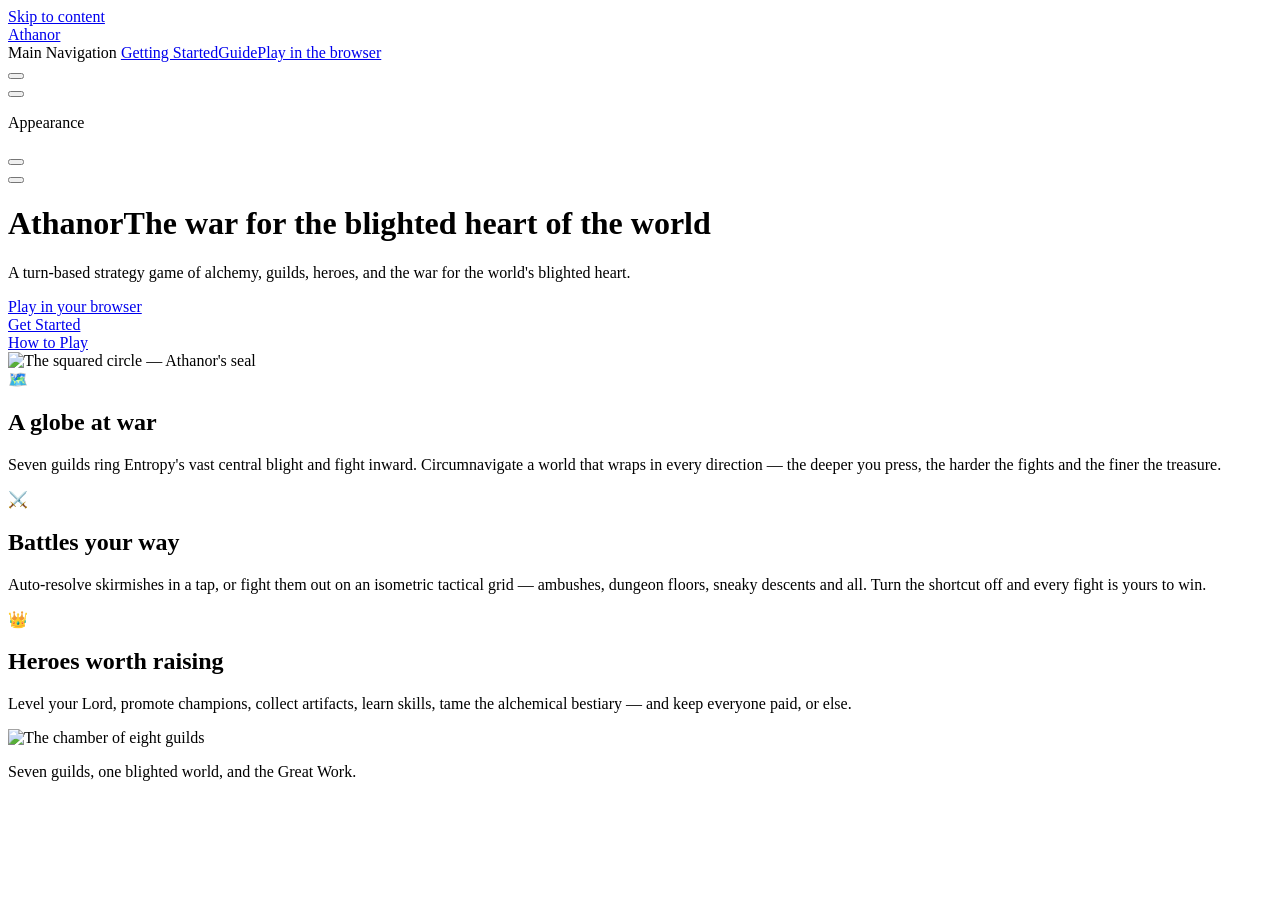
==== index.html @ 8cedba66 "deploy: Xander-Rudolph/athanor@a4abeb2f7b7acbc483f6338c606d6b155e0931f4" ====
<!DOCTYPE html>
<html lang="en-US" dir="ltr">
  <head>
    <meta charset="utf-8">
    <meta name="viewport" content="width=device-width,initial-scale=1">
    <title>Athanor</title>
    <meta name="description" content="Player guide for Athanor — a turn-based strategy game of guilds, alchemy, and the war for the blighted heart of the world.">
    <meta name="generator" content="VitePress v1.6.4">
    <link rel="preload stylesheet" href="/athanor-docs/assets/style.C7Py8B9y.css" as="style">
    <link rel="preload stylesheet" href="/athanor-docs/vp-icons.css" as="style">
    
    <script type="module" src="/athanor-docs/assets/app.B2uiCvMI.js"></script>
    <link rel="preload" href="/athanor-docs/assets/inter-roman-latin.Di8DUHzh.woff2" as="font" type="font/woff2" crossorigin="">
    <link rel="modulepreload" href="/athanor-docs/assets/chunks/theme.Dhh4pgdP.js">
    <link rel="modulepreload" href="/athanor-docs/assets/chunks/framework.BTg7EidG.js">
    <link rel="modulepreload" href="/athanor-docs/assets/chunks/chamber.CbJ6774w.js">
    <link rel="modulepreload" href="/athanor-docs/assets/index.md.6WnuCb-1.lean.js">
    <link rel="icon" type="image/png" href="/athanor-docs/favicon.png">
    <script id="check-dark-mode">(()=>{const e=localStorage.getItem("vitepress-theme-appearance")||"auto",a=window.matchMedia("(prefers-color-scheme: dark)").matches;(!e||e==="auto"?a:e==="dark")&&document.documentElement.classList.add("dark")})();</script>
    <script id="check-mac-os">document.documentElement.classList.toggle("mac",/Mac|iPhone|iPod|iPad/i.test(navigator.platform));</script>
  </head>
  <body>
    <div id="app"><div class="Layout" data-v-d8b57b2d><!--[--><!--]--><!--[--><span tabindex="-1" data-v-fcbfc0e0></span><a href="#VPContent" class="VPSkipLink visually-hidden" data-v-fcbfc0e0>Skip to content</a><!--]--><!----><header class="VPNav" data-v-d8b57b2d data-v-7ad780c2><div class="VPNavBar" data-v-7ad780c2 data-v-9fd4d1dd><div class="wrapper" data-v-9fd4d1dd><div class="container" data-v-9fd4d1dd><div class="title" data-v-9fd4d1dd><div class="VPNavBarTitle" data-v-9fd4d1dd data-v-9f43907a><a class="title" href="/athanor-docs/" data-v-9f43907a><!--[--><!--]--><!--[--><img class="VPImage logo" src="/athanor-docs/logo.png" alt data-v-ab19afbb><!--]--><span data-v-9f43907a>Athanor</span><!--[--><!--]--></a></div></div><div class="content" data-v-9fd4d1dd><div class="content-body" data-v-9fd4d1dd><!--[--><!--]--><div class="VPNavBarSearch search" data-v-9fd4d1dd><!----></div><nav aria-labelledby="main-nav-aria-label" class="VPNavBarMenu menu" data-v-9fd4d1dd data-v-afb2845e><span id="main-nav-aria-label" class="visually-hidden" data-v-afb2845e> Main Navigation </span><!--[--><!--[--><a class="VPLink link VPNavBarMenuLink" href="/athanor-docs/getting-started.html" tabindex="0" data-v-afb2845e data-v-815115f5><!--[--><span data-v-815115f5>Getting Started</span><!--]--></a><!--]--><!--[--><a class="VPLink link VPNavBarMenuLink" href="/athanor-docs/guide/world.html" tabindex="0" data-v-afb2845e data-v-815115f5><!--[--><span data-v-815115f5>Guide</span><!--]--></a><!--]--><!--[--><a class="VPLink link vp-external-link-icon VPNavBarMenuLink" href="https://xander-rudolph.github.io/athanor-play/" target="_blank" rel="noreferrer" tabindex="0" data-v-afb2845e data-v-815115f5><!--[--><span data-v-815115f5>Play in the browser</span><!--]--></a><!--]--><!--]--></nav><!----><div class="VPNavBarAppearance appearance" data-v-9fd4d1dd data-v-3f90c1a5><button class="VPSwitch VPSwitchAppearance" type="button" role="switch" title aria-checked="false" data-v-3f90c1a5 data-v-be9742d9 data-v-b4ccac88><span class="check" data-v-b4ccac88><span class="icon" data-v-b4ccac88><!--[--><span class="vpi-sun sun" data-v-be9742d9></span><span class="vpi-moon moon" data-v-be9742d9></span><!--]--></span></span></button></div><div class="VPSocialLinks VPNavBarSocialLinks social-links" data-v-9fd4d1dd data-v-ef6192dc data-v-e71e869c><!--[--><a class="VPSocialLink no-icon" href="https://github.com/Xander-Rudolph/athanor" aria-label="github" target="_blank" rel="noopener" data-v-e71e869c data-v-60a9a2d3><span class="vpi-social-github"></span></a><!--]--></div><div class="VPFlyout VPNavBarExtra extra" data-v-9fd4d1dd data-v-f953d92f data-v-bfe7971f><button type="button" class="button" aria-haspopup="true" aria-expanded="false" aria-label="extra navigation" data-v-bfe7971f><span class="vpi-more-horizontal icon" data-v-bfe7971f></span></button><div class="menu" data-v-bfe7971f><div class="VPMenu" data-v-bfe7971f data-v-20ed86d6><!----><!--[--><!--[--><!----><div class="group" data-v-f953d92f><div class="item appearance" data-v-f953d92f><p class="label" data-v-f953d92f>Appearance</p><div class="appearance-action" data-v-f953d92f><button class="VPSwitch VPSwitchAppearance" type="button" role="switch" title aria-checked="false" data-v-f953d92f data-v-be9742d9 data-v-b4ccac88><span class="check" data-v-b4ccac88><span class="icon" data-v-b4ccac88><!--[--><span class="vpi-sun sun" data-v-be9742d9></span><span class="vpi-moon moon" data-v-be9742d9></span><!--]--></span></span></button></div></div></div><div class="group" data-v-f953d92f><div class="item social-links" data-v-f953d92f><div class="VPSocialLinks social-links-list" data-v-f953d92f data-v-e71e869c><!--[--><a class="VPSocialLink no-icon" href="https://github.com/Xander-Rudolph/athanor" aria-label="github" target="_blank" rel="noopener" data-v-e71e869c data-v-60a9a2d3><span class="vpi-social-github"></span></a><!--]--></div></div></div><!--]--><!--]--></div></div></div><!--[--><!--]--><button type="button" class="VPNavBarHamburger hamburger" aria-label="mobile navigation" aria-expanded="false" aria-controls="VPNavScreen" data-v-9fd4d1dd data-v-6bee1efd><span class="container" data-v-6bee1efd><span class="top" data-v-6bee1efd></span><span class="middle" data-v-6bee1efd></span><span class="bottom" data-v-6bee1efd></span></span></button></div></div></div></div><div class="divider" data-v-9fd4d1dd><div class="divider-line" data-v-9fd4d1dd></div></div></div><!----></header><!----><!----><div class="VPContent is-home" id="VPContent" data-v-d8b57b2d data-v-9a6c75ad><div class="VPHome" data-v-9a6c75ad data-v-e07eaea7><!--[--><!--]--><div class="VPHero has-image VPHomeHero" data-v-e07eaea7 data-v-dd8814ff><div class="container" data-v-dd8814ff><div class="main" data-v-dd8814ff><!--[--><!--]--><!--[--><h1 class="heading" data-v-dd8814ff><span class="name clip" data-v-dd8814ff>Athanor</span><span class="text" data-v-dd8814ff>The war for the blighted heart of the world</span></h1><p class="tagline" data-v-dd8814ff>A turn-based strategy game of alchemy, guilds, heroes, and the war for the world's blighted heart.</p><!--]--><!--[--><!--]--><div class="actions" data-v-dd8814ff><!--[--><div class="action" data-v-dd8814ff><a class="VPButton medium brand" href="https://xander-rudolph.github.io/athanor-play/" target="_blank" rel="noreferrer" data-v-dd8814ff data-v-93dc4167>Play in your browser</a></div><div class="action" data-v-dd8814ff><a class="VPButton medium alt" href="/athanor-docs/getting-started.html" data-v-dd8814ff data-v-93dc4167>Get Started</a></div><div class="action" data-v-dd8814ff><a class="VPButton medium alt" href="/athanor-docs/guide/world.html" data-v-dd8814ff data-v-93dc4167>How to Play</a></div><!--]--></div><!--[--><!--]--></div><div class="image" data-v-dd8814ff><div class="image-container" data-v-dd8814ff><div class="image-bg" data-v-dd8814ff></div><!--[--><!--[--><img class="VPImage image-src" src="/athanor-docs/logo.png" alt="The squared circle — Athanor&#39;s seal" data-v-ab19afbb><!--]--><!--]--></div></div></div></div><!--[--><!--]--><!--[--><!--]--><div class="VPFeatures VPHomeFeatures" data-v-e07eaea7 data-v-b1eea84a><div class="container" data-v-b1eea84a><div class="items" data-v-b1eea84a><!--[--><div class="grid-3 item" data-v-b1eea84a><div class="VPLink no-icon VPFeature" data-v-b1eea84a data-v-bd37d1a2><!--[--><article class="box" data-v-bd37d1a2><div class="icon" data-v-bd37d1a2>🗺️</div><h2 class="title" data-v-bd37d1a2>A globe at war</h2><p class="details" data-v-bd37d1a2>Seven guilds ring Entropy's vast central blight and fight inward. Circumnavigate a world that wraps in every direction — the deeper you press, the harder the fights and the finer the treasure.</p><!----></article><!--]--></div></div><div class="grid-3 item" data-v-b1eea84a><div class="VPLink no-icon VPFeature" data-v-b1eea84a data-v-bd37d1a2><!--[--><article class="box" data-v-bd37d1a2><div class="icon" data-v-bd37d1a2>⚔️</div><h2 class="title" data-v-bd37d1a2>Battles your way</h2><p class="details" data-v-bd37d1a2>Auto-resolve skirmishes in a tap, or fight them out on an isometric tactical grid — ambushes, dungeon floors, sneaky descents and all. Turn the shortcut off and every fight is yours to win.</p><!----></article><!--]--></div></div><div class="grid-3 item" data-v-b1eea84a><div class="VPLink no-icon VPFeature" data-v-b1eea84a data-v-bd37d1a2><!--[--><article class="box" data-v-bd37d1a2><div class="icon" data-v-bd37d1a2>👑</div><h2 class="title" data-v-bd37d1a2>Heroes worth raising</h2><p class="details" data-v-bd37d1a2>Level your Lord, promote champions, collect artifacts, learn skills, tame the alchemical bestiary — and keep everyone paid, or else.</p><!----></article><!--]--></div></div><!--]--></div></div></div><!--[--><!--]--><div class="vp-doc container" style="" data-v-e07eaea7 data-v-c141a4bd><!--[--><div style="position:relative;" data-v-e07eaea7><div><p><img src="/athanor-docs/screens/chamber.png" alt="The chamber of eight guilds"></p></div></div><!--]--></div></div></div><footer class="VPFooter" data-v-d8b57b2d data-v-566314d4><div class="container" data-v-566314d4><p class="message" data-v-566314d4>Seven guilds, one blighted world, and the Great Work.</p><!----></div></footer><!--[--><!--]--></div></div>
    <script>window.__VP_HASH_MAP__=JSON.parse("{\"getting-started.md\":\"C8YVHof4\",\"guide_artifacts.md\":\"B0RFnnF-\",\"guide_bestiary.md\":\"DtQko885\",\"guide_cities.md\":\"BrugLPPV\",\"guide_combat.md\":\"CbJNYxqc\",\"guide_diplomacy.md\":\"Dt0CaF_J\",\"guide_heroes.md\":\"C48pPCaZ\",\"guide_saving.md\":\"CZ9Uj2sP\",\"guide_settings.md\":\"Bq19Q68P\",\"guide_skills.md\":\"D4_ra9ul\",\"guide_world.md\":\"CFTwbIq-\",\"index.md\":\"6WnuCb-1\"}");window.__VP_SITE_DATA__=JSON.parse("{\"lang\":\"en-US\",\"dir\":\"ltr\",\"title\":\"Athanor\",\"description\":\"Player guide for Athanor — a turn-based strategy game of guilds, alchemy, and the war for the blighted heart of the world.\",\"base\":\"/athanor-docs/\",\"head\":[],\"router\":{\"prefetchLinks\":true},\"appearance\":true,\"themeConfig\":{\"logo\":\"/logo.png\",\"nav\":[{\"text\":\"Getting Started\",\"link\":\"/getting-started\"},{\"text\":\"Guide\",\"link\":\"/guide/world\"},{\"text\":\"Play in the browser\",\"link\":\"https://xander-rudolph.github.io/athanor-play/\"}],\"sidebar\":[{\"text\":\"Getting Started\",\"link\":\"/getting-started\"},{\"text\":\"Playing the Game\",\"items\":[{\"text\":\"The World Map\",\"link\":\"/guide/world\"},{\"text\":\"Heroes & Parties\",\"link\":\"/guide/heroes\"},{\"text\":\"Skills & Research\",\"link\":\"/guide/skills\"},{\"text\":\"Arms & Artifacts\",\"link\":\"/guide/artifacts\"},{\"text\":\"Cities & Holdings\",\"link\":\"/guide/cities\"},{\"text\":\"Battles & Dungeons\",\"link\":\"/guide/combat\"},{\"text\":\"The Bestiary\",\"link\":\"/guide/bestiary\"},{\"text\":\"Diplomacy & Trade\",\"link\":\"/guide/diplomacy\"},{\"text\":\"Saving Your Campaign\",\"link\":\"/guide/saving\"},{\"text\":\"Settings & Unlocks\",\"link\":\"/guide/settings\"}]}],\"socialLinks\":[{\"icon\":\"github\",\"link\":\"https://github.com/Xander-Rudolph/athanor\"}],\"footer\":{\"message\":\"Seven guilds, one blighted world, and the Great Work.\"}},\"locales\":{},\"scrollOffset\":134,\"cleanUrls\":false}");</script>
    
  </body>
</html>
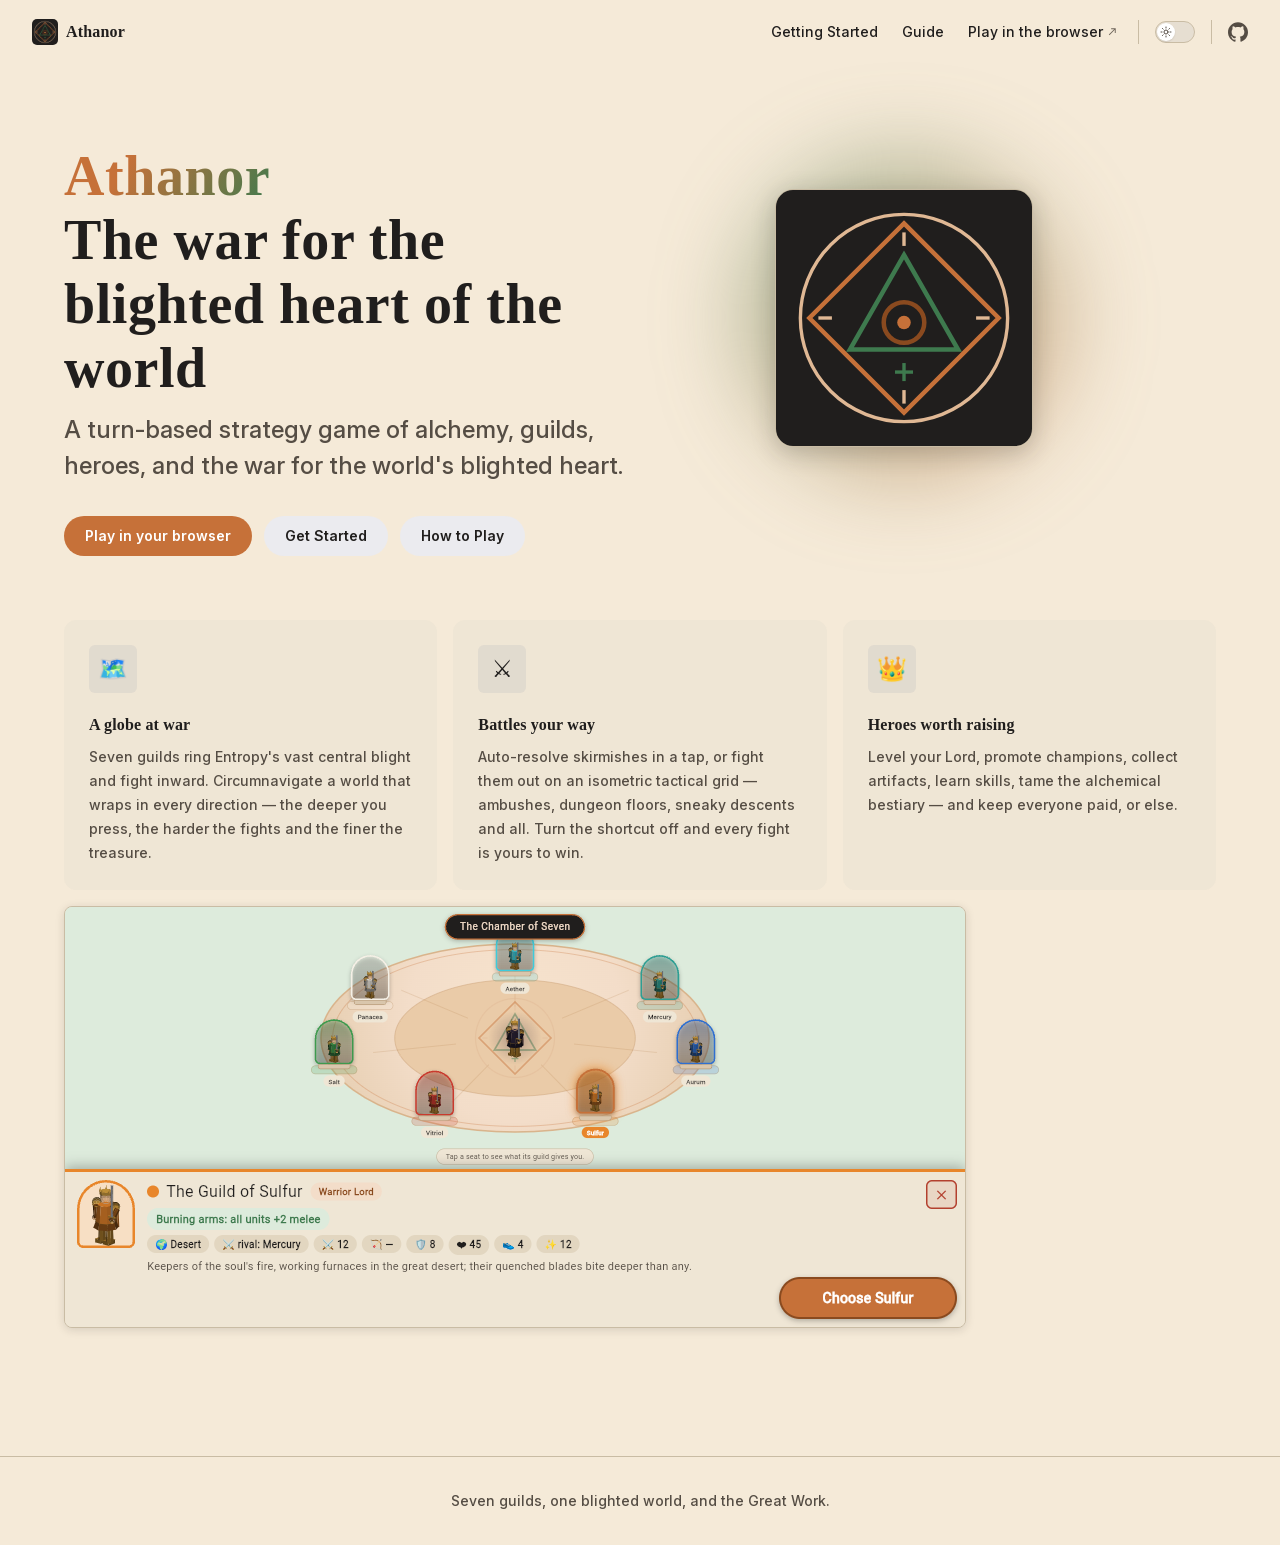
==== commit 1d5e634c: "deploy: AthanorGames/athanor@26f2eedbff928ee8f2afefe5116d89255e2dc0ed" ====
--- a/index.html
+++ b/index.html
@@ -6,22 +6,22 @@
     <title>Athanor</title>
     <meta name="description" content="Player guide for Athanor — a turn-based strategy game of guilds, alchemy, and the war for the blighted heart of the world.">
     <meta name="generator" content="VitePress v1.6.4">
-    <link rel="preload stylesheet" href="/athanor-docs/assets/style.C7Py8B9y.css" as="style">
-    <link rel="preload stylesheet" href="/athanor-docs/vp-icons.css" as="style">
+    <link rel="preload stylesheet" href="/assets/style.zMlmPisL.css" as="style">
+    <link rel="preload stylesheet" href="/vp-icons.css" as="style">
     
-    <script type="module" src="/athanor-docs/assets/app.B2uiCvMI.js"></script>
-    <link rel="preload" href="/athanor-docs/assets/inter-roman-latin.Di8DUHzh.woff2" as="font" type="font/woff2" crossorigin="">
-    <link rel="modulepreload" href="/athanor-docs/assets/chunks/theme.Dhh4pgdP.js">
-    <link rel="modulepreload" href="/athanor-docs/assets/chunks/framework.BTg7EidG.js">
-    <link rel="modulepreload" href="/athanor-docs/assets/chunks/chamber.CbJ6774w.js">
-    <link rel="modulepreload" href="/athanor-docs/assets/index.md.6WnuCb-1.lean.js">
-    <link rel="icon" type="image/png" href="/athanor-docs/favicon.png">
+    <script type="module" src="/assets/app.CS9KpoOZ.js"></script>
+    <link rel="preload" href="/assets/inter-roman-latin.Di8DUHzh.woff2" as="font" type="font/woff2" crossorigin="">
+    <link rel="modulepreload" href="/assets/chunks/theme.DB_bHx0f.js">
+    <link rel="modulepreload" href="/assets/chunks/framework.CShDTZbC.js">
+    <link rel="modulepreload" href="/assets/chunks/chamber.6JP8opx-.js">
+    <link rel="modulepreload" href="/assets/index.md.JroTo_hh.lean.js">
+    <link rel="icon" type="image/png" href="/favicon.png">
     <script id="check-dark-mode">(()=>{const e=localStorage.getItem("vitepress-theme-appearance")||"auto",a=window.matchMedia("(prefers-color-scheme: dark)").matches;(!e||e==="auto"?a:e==="dark")&&document.documentElement.classList.add("dark")})();</script>
     <script id="check-mac-os">document.documentElement.classList.toggle("mac",/Mac|iPhone|iPod|iPad/i.test(navigator.platform));</script>
   </head>
   <body>
-    <div id="app"><div class="Layout" data-v-d8b57b2d><!--[--><!--]--><!--[--><span tabindex="-1" data-v-fcbfc0e0></span><a href="#VPContent" class="VPSkipLink visually-hidden" data-v-fcbfc0e0>Skip to content</a><!--]--><!----><header class="VPNav" data-v-d8b57b2d data-v-7ad780c2><div class="VPNavBar" data-v-7ad780c2 data-v-9fd4d1dd><div class="wrapper" data-v-9fd4d1dd><div class="container" data-v-9fd4d1dd><div class="title" data-v-9fd4d1dd><div class="VPNavBarTitle" data-v-9fd4d1dd data-v-9f43907a><a class="title" href="/athanor-docs/" data-v-9f43907a><!--[--><!--]--><!--[--><img class="VPImage logo" src="/athanor-docs/logo.png" alt data-v-ab19afbb><!--]--><span data-v-9f43907a>Athanor</span><!--[--><!--]--></a></div></div><div class="content" data-v-9fd4d1dd><div class="content-body" data-v-9fd4d1dd><!--[--><!--]--><div class="VPNavBarSearch search" data-v-9fd4d1dd><!----></div><nav aria-labelledby="main-nav-aria-label" class="VPNavBarMenu menu" data-v-9fd4d1dd data-v-afb2845e><span id="main-nav-aria-label" class="visually-hidden" data-v-afb2845e> Main Navigation </span><!--[--><!--[--><a class="VPLink link VPNavBarMenuLink" href="/athanor-docs/getting-started.html" tabindex="0" data-v-afb2845e data-v-815115f5><!--[--><span data-v-815115f5>Getting Started</span><!--]--></a><!--]--><!--[--><a class="VPLink link VPNavBarMenuLink" href="/athanor-docs/guide/world.html" tabindex="0" data-v-afb2845e data-v-815115f5><!--[--><span data-v-815115f5>Guide</span><!--]--></a><!--]--><!--[--><a class="VPLink link vp-external-link-icon VPNavBarMenuLink" href="https://xander-rudolph.github.io/athanor-play/" target="_blank" rel="noreferrer" tabindex="0" data-v-afb2845e data-v-815115f5><!--[--><span data-v-815115f5>Play in the browser</span><!--]--></a><!--]--><!--]--></nav><!----><div class="VPNavBarAppearance appearance" data-v-9fd4d1dd data-v-3f90c1a5><button class="VPSwitch VPSwitchAppearance" type="button" role="switch" title aria-checked="false" data-v-3f90c1a5 data-v-be9742d9 data-v-b4ccac88><span class="check" data-v-b4ccac88><span class="icon" data-v-b4ccac88><!--[--><span class="vpi-sun sun" data-v-be9742d9></span><span class="vpi-moon moon" data-v-be9742d9></span><!--]--></span></span></button></div><div class="VPSocialLinks VPNavBarSocialLinks social-links" data-v-9fd4d1dd data-v-ef6192dc data-v-e71e869c><!--[--><a class="VPSocialLink no-icon" href="https://github.com/Xander-Rudolph/athanor" aria-label="github" target="_blank" rel="noopener" data-v-e71e869c data-v-60a9a2d3><span class="vpi-social-github"></span></a><!--]--></div><div class="VPFlyout VPNavBarExtra extra" data-v-9fd4d1dd data-v-f953d92f data-v-bfe7971f><button type="button" class="button" aria-haspopup="true" aria-expanded="false" aria-label="extra navigation" data-v-bfe7971f><span class="vpi-more-horizontal icon" data-v-bfe7971f></span></button><div class="menu" data-v-bfe7971f><div class="VPMenu" data-v-bfe7971f data-v-20ed86d6><!----><!--[--><!--[--><!----><div class="group" data-v-f953d92f><div class="item appearance" data-v-f953d92f><p class="label" data-v-f953d92f>Appearance</p><div class="appearance-action" data-v-f953d92f><button class="VPSwitch VPSwitchAppearance" type="button" role="switch" title aria-checked="false" data-v-f953d92f data-v-be9742d9 data-v-b4ccac88><span class="check" data-v-b4ccac88><span class="icon" data-v-b4ccac88><!--[--><span class="vpi-sun sun" data-v-be9742d9></span><span class="vpi-moon moon" data-v-be9742d9></span><!--]--></span></span></button></div></div></div><div class="group" data-v-f953d92f><div class="item social-links" data-v-f953d92f><div class="VPSocialLinks social-links-list" data-v-f953d92f data-v-e71e869c><!--[--><a class="VPSocialLink no-icon" href="https://github.com/Xander-Rudolph/athanor" aria-label="github" target="_blank" rel="noopener" data-v-e71e869c data-v-60a9a2d3><span class="vpi-social-github"></span></a><!--]--></div></div></div><!--]--><!--]--></div></div></div><!--[--><!--]--><button type="button" class="VPNavBarHamburger hamburger" aria-label="mobile navigation" aria-expanded="false" aria-controls="VPNavScreen" data-v-9fd4d1dd data-v-6bee1efd><span class="container" data-v-6bee1efd><span class="top" data-v-6bee1efd></span><span class="middle" data-v-6bee1efd></span><span class="bottom" data-v-6bee1efd></span></span></button></div></div></div></div><div class="divider" data-v-9fd4d1dd><div class="divider-line" data-v-9fd4d1dd></div></div></div><!----></header><!----><!----><div class="VPContent is-home" id="VPContent" data-v-d8b57b2d data-v-9a6c75ad><div class="VPHome" data-v-9a6c75ad data-v-e07eaea7><!--[--><!--]--><div class="VPHero has-image VPHomeHero" data-v-e07eaea7 data-v-dd8814ff><div class="container" data-v-dd8814ff><div class="main" data-v-dd8814ff><!--[--><!--]--><!--[--><h1 class="heading" data-v-dd8814ff><span class="name clip" data-v-dd8814ff>Athanor</span><span class="text" data-v-dd8814ff>The war for the blighted heart of the world</span></h1><p class="tagline" data-v-dd8814ff>A turn-based strategy game of alchemy, guilds, heroes, and the war for the world's blighted heart.</p><!--]--><!--[--><!--]--><div class="actions" data-v-dd8814ff><!--[--><div class="action" data-v-dd8814ff><a class="VPButton medium brand" href="https://xander-rudolph.github.io/athanor-play/" target="_blank" rel="noreferrer" data-v-dd8814ff data-v-93dc4167>Play in your browser</a></div><div class="action" data-v-dd8814ff><a class="VPButton medium alt" href="/athanor-docs/getting-started.html" data-v-dd8814ff data-v-93dc4167>Get Started</a></div><div class="action" data-v-dd8814ff><a class="VPButton medium alt" href="/athanor-docs/guide/world.html" data-v-dd8814ff data-v-93dc4167>How to Play</a></div><!--]--></div><!--[--><!--]--></div><div class="image" data-v-dd8814ff><div class="image-container" data-v-dd8814ff><div class="image-bg" data-v-dd8814ff></div><!--[--><!--[--><img class="VPImage image-src" src="/athanor-docs/logo.png" alt="The squared circle — Athanor&#39;s seal" data-v-ab19afbb><!--]--><!--]--></div></div></div></div><!--[--><!--]--><!--[--><!--]--><div class="VPFeatures VPHomeFeatures" data-v-e07eaea7 data-v-b1eea84a><div class="container" data-v-b1eea84a><div class="items" data-v-b1eea84a><!--[--><div class="grid-3 item" data-v-b1eea84a><div class="VPLink no-icon VPFeature" data-v-b1eea84a data-v-bd37d1a2><!--[--><article class="box" data-v-bd37d1a2><div class="icon" data-v-bd37d1a2>🗺️</div><h2 class="title" data-v-bd37d1a2>A globe at war</h2><p class="details" data-v-bd37d1a2>Seven guilds ring Entropy's vast central blight and fight inward. Circumnavigate a world that wraps in every direction — the deeper you press, the harder the fights and the finer the treasure.</p><!----></article><!--]--></div></div><div class="grid-3 item" data-v-b1eea84a><div class="VPLink no-icon VPFeature" data-v-b1eea84a data-v-bd37d1a2><!--[--><article class="box" data-v-bd37d1a2><div class="icon" data-v-bd37d1a2>⚔️</div><h2 class="title" data-v-bd37d1a2>Battles your way</h2><p class="details" data-v-bd37d1a2>Auto-resolve skirmishes in a tap, or fight them out on an isometric tactical grid — ambushes, dungeon floors, sneaky descents and all. Turn the shortcut off and every fight is yours to win.</p><!----></article><!--]--></div></div><div class="grid-3 item" data-v-b1eea84a><div class="VPLink no-icon VPFeature" data-v-b1eea84a data-v-bd37d1a2><!--[--><article class="box" data-v-bd37d1a2><div class="icon" data-v-bd37d1a2>👑</div><h2 class="title" data-v-bd37d1a2>Heroes worth raising</h2><p class="details" data-v-bd37d1a2>Level your Lord, promote champions, collect artifacts, learn skills, tame the alchemical bestiary — and keep everyone paid, or else.</p><!----></article><!--]--></div></div><!--]--></div></div></div><!--[--><!--]--><div class="vp-doc container" style="" data-v-e07eaea7 data-v-c141a4bd><!--[--><div style="position:relative;" data-v-e07eaea7><div><p><img src="/athanor-docs/screens/chamber.png" alt="The chamber of eight guilds"></p></div></div><!--]--></div></div></div><footer class="VPFooter" data-v-d8b57b2d data-v-566314d4><div class="container" data-v-566314d4><p class="message" data-v-566314d4>Seven guilds, one blighted world, and the Great Work.</p><!----></div></footer><!--[--><!--]--></div></div>
-    <script>window.__VP_HASH_MAP__=JSON.parse("{\"getting-started.md\":\"C8YVHof4\",\"guide_artifacts.md\":\"B0RFnnF-\",\"guide_bestiary.md\":\"DtQko885\",\"guide_cities.md\":\"BrugLPPV\",\"guide_combat.md\":\"CbJNYxqc\",\"guide_diplomacy.md\":\"Dt0CaF_J\",\"guide_heroes.md\":\"C48pPCaZ\",\"guide_saving.md\":\"CZ9Uj2sP\",\"guide_settings.md\":\"Bq19Q68P\",\"guide_skills.md\":\"D4_ra9ul\",\"guide_world.md\":\"CFTwbIq-\",\"index.md\":\"6WnuCb-1\"}");window.__VP_SITE_DATA__=JSON.parse("{\"lang\":\"en-US\",\"dir\":\"ltr\",\"title\":\"Athanor\",\"description\":\"Player guide for Athanor — a turn-based strategy game of guilds, alchemy, and the war for the blighted heart of the world.\",\"base\":\"/athanor-docs/\",\"head\":[],\"router\":{\"prefetchLinks\":true},\"appearance\":true,\"themeConfig\":{\"logo\":\"/logo.png\",\"nav\":[{\"text\":\"Getting Started\",\"link\":\"/getting-started\"},{\"text\":\"Guide\",\"link\":\"/guide/world\"},{\"text\":\"Play in the browser\",\"link\":\"https://xander-rudolph.github.io/athanor-play/\"}],\"sidebar\":[{\"text\":\"Getting Started\",\"link\":\"/getting-started\"},{\"text\":\"Playing the Game\",\"items\":[{\"text\":\"The World Map\",\"link\":\"/guide/world\"},{\"text\":\"Heroes & Parties\",\"link\":\"/guide/heroes\"},{\"text\":\"Skills & Research\",\"link\":\"/guide/skills\"},{\"text\":\"Arms & Artifacts\",\"link\":\"/guide/artifacts\"},{\"text\":\"Cities & Holdings\",\"link\":\"/guide/cities\"},{\"text\":\"Battles & Dungeons\",\"link\":\"/guide/combat\"},{\"text\":\"The Bestiary\",\"link\":\"/guide/bestiary\"},{\"text\":\"Diplomacy & Trade\",\"link\":\"/guide/diplomacy\"},{\"text\":\"Saving Your Campaign\",\"link\":\"/guide/saving\"},{\"text\":\"Settings & Unlocks\",\"link\":\"/guide/settings\"}]}],\"socialLinks\":[{\"icon\":\"github\",\"link\":\"https://github.com/Xander-Rudolph/athanor\"}],\"footer\":{\"message\":\"Seven guilds, one blighted world, and the Great Work.\"}},\"locales\":{},\"scrollOffset\":134,\"cleanUrls\":false}");</script>
+    <div id="app"><div class="Layout" data-v-d8b57b2d><!--[--><!--]--><!--[--><span tabindex="-1" data-v-fcbfc0e0></span><a href="#VPContent" class="VPSkipLink visually-hidden" data-v-fcbfc0e0>Skip to content</a><!--]--><!----><header class="VPNav" data-v-d8b57b2d data-v-7ad780c2><div class="VPNavBar" data-v-7ad780c2 data-v-9fd4d1dd><div class="wrapper" data-v-9fd4d1dd><div class="container" data-v-9fd4d1dd><div class="title" data-v-9fd4d1dd><div class="VPNavBarTitle" data-v-9fd4d1dd data-v-9f43907a><a class="title" href="/" data-v-9f43907a><!--[--><!--]--><!--[--><img class="VPImage logo" src="/logo.png" alt data-v-ab19afbb><!--]--><span data-v-9f43907a>Athanor</span><!--[--><!--]--></a></div></div><div class="content" data-v-9fd4d1dd><div class="content-body" data-v-9fd4d1dd><!--[--><!--]--><div class="VPNavBarSearch search" data-v-9fd4d1dd><!----></div><nav aria-labelledby="main-nav-aria-label" class="VPNavBarMenu menu" data-v-9fd4d1dd data-v-afb2845e><span id="main-nav-aria-label" class="visually-hidden" data-v-afb2845e> Main Navigation </span><!--[--><!--[--><a class="VPLink link VPNavBarMenuLink" href="/getting-started.html" tabindex="0" data-v-afb2845e data-v-815115f5><!--[--><span data-v-815115f5>Getting Started</span><!--]--></a><!--]--><!--[--><a class="VPLink link VPNavBarMenuLink" href="/guide/world.html" tabindex="0" data-v-afb2845e data-v-815115f5><!--[--><span data-v-815115f5>Guide</span><!--]--></a><!--]--><!--[--><a class="VPLink link vp-external-link-icon VPNavBarMenuLink" href="https://play.athanor.games/" target="_blank" rel="noreferrer" tabindex="0" data-v-afb2845e data-v-815115f5><!--[--><span data-v-815115f5>Play in the browser</span><!--]--></a><!--]--><!--]--></nav><!----><div class="VPNavBarAppearance appearance" data-v-9fd4d1dd data-v-3f90c1a5><button class="VPSwitch VPSwitchAppearance" type="button" role="switch" title aria-checked="false" data-v-3f90c1a5 data-v-be9742d9 data-v-b4ccac88><span class="check" data-v-b4ccac88><span class="icon" data-v-b4ccac88><!--[--><span class="vpi-sun sun" data-v-be9742d9></span><span class="vpi-moon moon" data-v-be9742d9></span><!--]--></span></span></button></div><div class="VPSocialLinks VPNavBarSocialLinks social-links" data-v-9fd4d1dd data-v-ef6192dc data-v-e71e869c><!--[--><a class="VPSocialLink no-icon" href="https://github.com/Xander-Rudolph/athanor" aria-label="github" target="_blank" rel="noopener" data-v-e71e869c data-v-60a9a2d3><span class="vpi-social-github"></span></a><!--]--></div><div class="VPFlyout VPNavBarExtra extra" data-v-9fd4d1dd data-v-f953d92f data-v-bfe7971f><button type="button" class="button" aria-haspopup="true" aria-expanded="false" aria-label="extra navigation" data-v-bfe7971f><span class="vpi-more-horizontal icon" data-v-bfe7971f></span></button><div class="menu" data-v-bfe7971f><div class="VPMenu" data-v-bfe7971f data-v-20ed86d6><!----><!--[--><!--[--><!----><div class="group" data-v-f953d92f><div class="item appearance" data-v-f953d92f><p class="label" data-v-f953d92f>Appearance</p><div class="appearance-action" data-v-f953d92f><button class="VPSwitch VPSwitchAppearance" type="button" role="switch" title aria-checked="false" data-v-f953d92f data-v-be9742d9 data-v-b4ccac88><span class="check" data-v-b4ccac88><span class="icon" data-v-b4ccac88><!--[--><span class="vpi-sun sun" data-v-be9742d9></span><span class="vpi-moon moon" data-v-be9742d9></span><!--]--></span></span></button></div></div></div><div class="group" data-v-f953d92f><div class="item social-links" data-v-f953d92f><div class="VPSocialLinks social-links-list" data-v-f953d92f data-v-e71e869c><!--[--><a class="VPSocialLink no-icon" href="https://github.com/Xander-Rudolph/athanor" aria-label="github" target="_blank" rel="noopener" data-v-e71e869c data-v-60a9a2d3><span class="vpi-social-github"></span></a><!--]--></div></div></div><!--]--><!--]--></div></div></div><!--[--><!--]--><button type="button" class="VPNavBarHamburger hamburger" aria-label="mobile navigation" aria-expanded="false" aria-controls="VPNavScreen" data-v-9fd4d1dd data-v-6bee1efd><span class="container" data-v-6bee1efd><span class="top" data-v-6bee1efd></span><span class="middle" data-v-6bee1efd></span><span class="bottom" data-v-6bee1efd></span></span></button></div></div></div></div><div class="divider" data-v-9fd4d1dd><div class="divider-line" data-v-9fd4d1dd></div></div></div><!----></header><!----><!----><div class="VPContent is-home" id="VPContent" data-v-d8b57b2d data-v-9a6c75ad><div class="VPHome" data-v-9a6c75ad data-v-e07eaea7><!--[--><!--]--><div class="VPHero has-image VPHomeHero" data-v-e07eaea7 data-v-dd8814ff><div class="container" data-v-dd8814ff><div class="main" data-v-dd8814ff><!--[--><!--]--><!--[--><h1 class="heading" data-v-dd8814ff><span class="name clip" data-v-dd8814ff>Athanor</span><span class="text" data-v-dd8814ff>The war for the blighted heart of the world</span></h1><p class="tagline" data-v-dd8814ff>A turn-based strategy game of alchemy, guilds, heroes, and the war for the world's blighted heart.</p><!--]--><!--[--><!--]--><div class="actions" data-v-dd8814ff><!--[--><div class="action" data-v-dd8814ff><a class="VPButton medium brand" href="https://play.athanor.games/" target="_blank" rel="noreferrer" data-v-dd8814ff data-v-93dc4167>Play in your browser</a></div><div class="action" data-v-dd8814ff><a class="VPButton medium alt" href="/getting-started.html" data-v-dd8814ff data-v-93dc4167>Get Started</a></div><div class="action" data-v-dd8814ff><a class="VPButton medium alt" href="/guide/world.html" data-v-dd8814ff data-v-93dc4167>How to Play</a></div><!--]--></div><!--[--><!--]--></div><div class="image" data-v-dd8814ff><div class="image-container" data-v-dd8814ff><div class="image-bg" data-v-dd8814ff></div><!--[--><!--[--><img class="VPImage image-src" src="/logo.png" alt="The squared circle — Athanor&#39;s seal" data-v-ab19afbb><!--]--><!--]--></div></div></div></div><!--[--><!--]--><!--[--><!--]--><div class="VPFeatures VPHomeFeatures" data-v-e07eaea7 data-v-b1eea84a><div class="container" data-v-b1eea84a><div class="items" data-v-b1eea84a><!--[--><div class="grid-3 item" data-v-b1eea84a><div class="VPLink no-icon VPFeature" data-v-b1eea84a data-v-bd37d1a2><!--[--><article class="box" data-v-bd37d1a2><div class="icon" data-v-bd37d1a2>🗺️</div><h2 class="title" data-v-bd37d1a2>A globe at war</h2><p class="details" data-v-bd37d1a2>Seven guilds ring Entropy's vast central blight and fight inward. Circumnavigate a world that wraps in every direction — the deeper you press, the harder the fights and the finer the treasure.</p><!----></article><!--]--></div></div><div class="grid-3 item" data-v-b1eea84a><div class="VPLink no-icon VPFeature" data-v-b1eea84a data-v-bd37d1a2><!--[--><article class="box" data-v-bd37d1a2><div class="icon" data-v-bd37d1a2>⚔️</div><h2 class="title" data-v-bd37d1a2>Battles your way</h2><p class="details" data-v-bd37d1a2>Auto-resolve skirmishes in a tap, or fight them out on an isometric tactical grid — ambushes, dungeon floors, sneaky descents and all. Turn the shortcut off and every fight is yours to win.</p><!----></article><!--]--></div></div><div class="grid-3 item" data-v-b1eea84a><div class="VPLink no-icon VPFeature" data-v-b1eea84a data-v-bd37d1a2><!--[--><article class="box" data-v-bd37d1a2><div class="icon" data-v-bd37d1a2>👑</div><h2 class="title" data-v-bd37d1a2>Heroes worth raising</h2><p class="details" data-v-bd37d1a2>Level your Lord, promote champions, collect artifacts, learn skills, tame the alchemical bestiary — and keep everyone paid, or else.</p><!----></article><!--]--></div></div><!--]--></div></div></div><!--[--><!--]--><div class="vp-doc container" style="" data-v-e07eaea7 data-v-c141a4bd><!--[--><div style="position:relative;" data-v-e07eaea7><div><p><img src="/screens/chamber.png" alt="The chamber of eight guilds"></p></div></div><!--]--></div></div></div><footer class="VPFooter" data-v-d8b57b2d data-v-566314d4><div class="container" data-v-566314d4><p class="message" data-v-566314d4>Seven guilds, one blighted world, and the Great Work.</p><!----></div></footer><!--[--><!--]--></div></div>
+    <script>window.__VP_HASH_MAP__=JSON.parse("{\"getting-started.md\":\"BIBrC58D\",\"guide_artifacts.md\":\"BdaekZsS\",\"guide_bestiary.md\":\"BWFZptFt\",\"guide_cities.md\":\"CSPrGsiC\",\"guide_combat.md\":\"CKlGulzK\",\"guide_diplomacy.md\":\"B-I2Ewkw\",\"guide_heroes.md\":\"p76jD3Uj\",\"guide_saving.md\":\"uKARSjEd\",\"guide_settings.md\":\"CPcANh4O\",\"guide_skills.md\":\"B6dnP6oW\",\"guide_world.md\":\"DTzR8hFW\",\"index.md\":\"JroTo_hh\"}");window.__VP_SITE_DATA__=JSON.parse("{\"lang\":\"en-US\",\"dir\":\"ltr\",\"title\":\"Athanor\",\"description\":\"Player guide for Athanor — a turn-based strategy game of guilds, alchemy, and the war for the blighted heart of the world.\",\"base\":\"/\",\"head\":[],\"router\":{\"prefetchLinks\":true},\"appearance\":true,\"themeConfig\":{\"logo\":\"/logo.png\",\"nav\":[{\"text\":\"Getting Started\",\"link\":\"/getting-started\"},{\"text\":\"Guide\",\"link\":\"/guide/world\"},{\"text\":\"Play in the browser\",\"link\":\"https://play.athanor.games/\"}],\"sidebar\":[{\"text\":\"Getting Started\",\"link\":\"/getting-started\"},{\"text\":\"Playing the Game\",\"items\":[{\"text\":\"The World Map\",\"link\":\"/guide/world\"},{\"text\":\"Heroes & Parties\",\"link\":\"/guide/heroes\"},{\"text\":\"Skills & Research\",\"link\":\"/guide/skills\"},{\"text\":\"Arms & Artifacts\",\"link\":\"/guide/artifacts\"},{\"text\":\"Cities & Holdings\",\"link\":\"/guide/cities\"},{\"text\":\"Battles & Dungeons\",\"link\":\"/guide/combat\"},{\"text\":\"The Bestiary\",\"link\":\"/guide/bestiary\"},{\"text\":\"Diplomacy & Trade\",\"link\":\"/guide/diplomacy\"},{\"text\":\"Saving Your Campaign\",\"link\":\"/guide/saving\"},{\"text\":\"Settings & Unlocks\",\"link\":\"/guide/settings\"}]}],\"socialLinks\":[{\"icon\":\"github\",\"link\":\"https://github.com/Xander-Rudolph/athanor\"}],\"footer\":{\"message\":\"Seven guilds, one blighted world, and the Great Work.\"}},\"locales\":{},\"scrollOffset\":134,\"cleanUrls\":false}");</script>
     
   </body>
 </html>
--- a/assets/style.zMlmPisL.css
+++ b/assets/style.zMlmPisL.css
@@ -0,0 +1 @@
+@font-face{font-family:Inter;font-style:normal;font-weight:100 900;font-display:swap;src:url(/assets/inter-roman-cyrillic-ext.BBPuwvHQ.woff2) format("woff2");unicode-range:U+0460-052F,U+1C80-1C88,U+20B4,U+2DE0-2DFF,U+A640-A69F,U+FE2E-FE2F}@font-face{font-family:Inter;font-style:normal;font-weight:100 900;font-display:swap;src:url(/assets/inter-roman-cyrillic.C5lxZ8CY.woff2) format("woff2");unicode-range:U+0301,U+0400-045F,U+0490-0491,U+04B0-04B1,U+2116}@font-face{font-family:Inter;font-style:normal;font-weight:100 900;font-display:swap;src:url(/assets/inter-roman-greek-ext.CqjqNYQ-.woff2) format("woff2");unicode-range:U+1F00-1FFF}@font-face{font-family:Inter;font-style:normal;font-weight:100 900;font-display:swap;src:url(/assets/inter-roman-greek.BBVDIX6e.woff2) format("woff2");unicode-range:U+0370-0377,U+037A-037F,U+0384-038A,U+038C,U+038E-03A1,U+03A3-03FF}@font-face{font-family:Inter;font-style:normal;font-weight:100 900;font-display:swap;src:url(/assets/inter-roman-vietnamese.BjW4sHH5.woff2) format("woff2");unicode-range:U+0102-0103,U+0110-0111,U+0128-0129,U+0168-0169,U+01A0-01A1,U+01AF-01B0,U+0300-0301,U+0303-0304,U+0308-0309,U+0323,U+0329,U+1EA0-1EF9,U+20AB}@font-face{font-family:Inter;font-style:normal;font-weight:100 900;font-display:swap;src:url(/assets/inter-roman-latin-ext.4ZJIpNVo.woff2) format("woff2");unicode-range:U+0100-02AF,U+0304,U+0308,U+0329,U+1E00-1E9F,U+1EF2-1EFF,U+2020,U+20A0-20AB,U+20AD-20C0,U+2113,U+2C60-2C7F,U+A720-A7FF}@font-face{font-family:Inter;font-style:normal;font-weight:100 900;font-display:swap;src:url(/assets/inter-roman-latin.Di8DUHzh.woff2) format("woff2");unicode-range:U+0000-00FF,U+0131,U+0152-0153,U+02BB-02BC,U+02C6,U+02DA,U+02DC,U+0304,U+0308,U+0329,U+2000-206F,U+2074,U+20AC,U+2122,U+2191,U+2193,U+2212,U+2215,U+FEFF,U+FFFD}@font-face{font-family:Inter;font-style:italic;font-weight:100 900;font-display:swap;src:url(/assets/inter-italic-cyrillic-ext.r48I6akx.woff2) format("woff2");unicode-range:U+0460-052F,U+1C80-1C88,U+20B4,U+2DE0-2DFF,U+A640-A69F,U+FE2E-FE2F}@font-face{font-family:Inter;font-style:italic;font-weight:100 900;font-display:swap;src:url(/assets/inter-italic-cyrillic.By2_1cv3.woff2) format("woff2");unicode-range:U+0301,U+0400-045F,U+0490-0491,U+04B0-04B1,U+2116}@font-face{font-family:Inter;font-style:italic;font-weight:100 900;font-display:swap;src:url(/assets/inter-italic-greek-ext.1u6EdAuj.woff2) format("woff2");unicode-range:U+1F00-1FFF}@font-face{font-family:Inter;font-style:italic;font-weight:100 900;font-display:swap;src:url(/assets/inter-italic-greek.DJ8dCoTZ.woff2) format("woff2");unicode-range:U+0370-0377,U+037A-037F,U+0384-038A,U+038C,U+038E-03A1,U+03A3-03FF}@font-face{font-family:Inter;font-style:italic;font-weight:100 900;font-display:swap;src:url(/assets/inter-italic-vietnamese.BSbpV94h.woff2) format("woff2");unicode-range:U+0102-0103,U+0110-0111,U+0128-0129,U+0168-0169,U+01A0-01A1,U+01AF-01B0,U+0300-0301,U+0303-0304,U+0308-0309,U+0323,U+0329,U+1EA0-1EF9,U+20AB}@font-face{font-family:Inter;font-style:italic;font-weight:100 900;font-display:swap;src:url(/assets/inter-italic-latin-ext.CN1xVJS-.woff2) format("woff2");unicode-range:U+0100-02AF,U+0304,U+0308,U+0329,U+1E00-1E9F,U+1EF2-1EFF,U+2020,U+20A0-20AB,U+20AD-20C0,U+2113,U+2C60-2C7F,U+A720-A7FF}@font-face{font-family:Inter;font-style:italic;font-weight:100 900;font-display:swap;src:url(/assets/inter-italic-latin.C2AdPX0b.woff2) format("woff2");unicode-range:U+0000-00FF,U+0131,U+0152-0153,U+02BB-02BC,U+02C6,U+02DA,U+02DC,U+0304,U+0308,U+0329,U+2000-206F,U+2074,U+20AC,U+2122,U+2191,U+2193,U+2212,U+2215,U+FEFF,U+FFFD}@font-face{font-family:Punctuation SC;font-weight:400;src:local("PingFang SC Regular"),local("Noto Sans CJK SC"),local("Microsoft YaHei");unicode-range:U+201C,U+201D,U+2018,U+2019,U+2E3A,U+2014,U+2013,U+2026,U+00B7,U+007E,U+002F}@font-face{font-family:Punctuation SC;font-weight:500;src:local("PingFang SC Medium"),local("Noto Sans CJK SC"),local("Microsoft YaHei");unicode-range:U+201C,U+201D,U+2018,U+2019,U+2E3A,U+2014,U+2013,U+2026,U+00B7,U+007E,U+002F}@font-face{font-family:Punctuation SC;font-weight:600;src:local("PingFang SC Semibold"),local("Noto Sans CJK SC Bold"),local("Microsoft YaHei Bold");unicode-range:U+201C,U+201D,U+2018,U+2019,U+2E3A,U+2014,U+2013,U+2026,U+00B7,U+007E,U+002F}@font-face{font-family:Punctuation SC;font-weight:700;src:local("PingFang SC Semibold"),local("Noto Sans CJK SC Bold"),local("Microsoft YaHei Bold");unicode-range:U+201C,U+201D,U+2018,U+2019,U+2E3A,U+2014,U+2013,U+2026,U+00B7,U+007E,U+002F}:root{--vp-c-white: #ffffff;--vp-c-black: #000000;--vp-c-neutral: var(--vp-c-black);--vp-c-neutral-inverse: var(--vp-c-white)}.dark{--vp-c-neutral: var(--vp-c-white);--vp-c-neutral-inverse: var(--vp-c-black)}:root{--vp-c-gray-1: #dddde3;--vp-c-gray-2: #e4e4e9;--vp-c-gray-3: #ebebef;--vp-c-gray-soft: rgba(142, 150, 170, .14);--vp-c-indigo-1: #3451b2;--vp-c-indigo-2: #3a5ccc;--vp-c-indigo-3: #5672cd;--vp-c-indigo-soft: rgba(100, 108, 255, .14);--vp-c-purple-1: #6f42c1;--vp-c-purple-2: #7e4cc9;--vp-c-purple-3: #8e5cd9;--vp-c-purple-soft: rgba(159, 122, 234, .14);--vp-c-green-1: #18794e;--vp-c-green-2: #299764;--vp-c-green-3: #30a46c;--vp-c-green-soft: rgba(16, 185, 129, .14);--vp-c-yellow-1: #915930;--vp-c-yellow-2: #946300;--vp-c-yellow-3: #9f6a00;--vp-c-yellow-soft: rgba(234, 179, 8, .14);--vp-c-red-1: #b8272c;--vp-c-red-2: #d5393e;--vp-c-red-3: #e0575b;--vp-c-red-soft: rgba(244, 63, 94, .14);--vp-c-sponsor: #db2777}.dark{--vp-c-gray-1: #515c67;--vp-c-gray-2: #414853;--vp-c-gray-3: #32363f;--vp-c-gray-soft: rgba(101, 117, 133, .16);--vp-c-indigo-1: #a8b1ff;--vp-c-indigo-2: #5c73e7;--vp-c-indigo-3: #3e63dd;--vp-c-indigo-soft: rgba(100, 108, 255, .16);--vp-c-purple-1: #c8abfa;--vp-c-purple-2: #a879e6;--vp-c-purple-3: #8e5cd9;--vp-c-purple-soft: rgba(159, 122, 234, .16);--vp-c-green-1: #3dd68c;--vp-c-green-2: #30a46c;--vp-c-green-3: #298459;--vp-c-green-soft: rgba(16, 185, 129, .16);--vp-c-yellow-1: #f9b44e;--vp-c-yellow-2: #da8b17;--vp-c-yellow-3: #a46a0a;--vp-c-yellow-soft: rgba(234, 179, 8, .16);--vp-c-red-1: #f66f81;--vp-c-red-2: #f14158;--vp-c-red-3: #b62a3c;--vp-c-red-soft: rgba(244, 63, 94, .16)}:root{--vp-c-bg: #ffffff;--vp-c-bg-alt: #f6f6f7;--vp-c-bg-elv: #ffffff;--vp-c-bg-soft: #f6f6f7}.dark{--vp-c-bg: #1b1b1f;--vp-c-bg-alt: #161618;--vp-c-bg-elv: #202127;--vp-c-bg-soft: #202127}:root{--vp-c-border: #c2c2c4;--vp-c-divider: #e2e2e3;--vp-c-gutter: #e2e2e3}.dark{--vp-c-border: #3c3f44;--vp-c-divider: #2e2e32;--vp-c-gutter: #000000}:root{--vp-c-text-1: #3c3c43;--vp-c-text-2: #67676c;--vp-c-text-3: #929295}.dark{--vp-c-text-1: #dfdfd6;--vp-c-text-2: #98989f;--vp-c-text-3: #6a6a71}:root{--vp-c-default-1: var(--vp-c-gray-1);--vp-c-default-2: var(--vp-c-gray-2);--vp-c-default-3: var(--vp-c-gray-3);--vp-c-default-soft: var(--vp-c-gray-soft);--vp-c-brand-1: var(--vp-c-indigo-1);--vp-c-brand-2: var(--vp-c-indigo-2);--vp-c-brand-3: var(--vp-c-indigo-3);--vp-c-brand-soft: var(--vp-c-indigo-soft);--vp-c-brand: var(--vp-c-brand-1);--vp-c-tip-1: var(--vp-c-brand-1);--vp-c-tip-2: var(--vp-c-brand-2);--vp-c-tip-3: var(--vp-c-brand-3);--vp-c-tip-soft: var(--vp-c-brand-soft);--vp-c-note-1: var(--vp-c-brand-1);--vp-c-note-2: var(--vp-c-brand-2);--vp-c-note-3: var(--vp-c-brand-3);--vp-c-note-soft: var(--vp-c-brand-soft);--vp-c-success-1: var(--vp-c-green-1);--vp-c-success-2: var(--vp-c-green-2);--vp-c-success-3: var(--vp-c-green-3);--vp-c-success-soft: var(--vp-c-green-soft);--vp-c-important-1: var(--vp-c-purple-1);--vp-c-important-2: var(--vp-c-purple-2);--vp-c-important-3: var(--vp-c-purple-3);--vp-c-important-soft: var(--vp-c-purple-soft);--vp-c-warning-1: var(--vp-c-yellow-1);--vp-c-warning-2: var(--vp-c-yellow-2);--vp-c-warning-3: var(--vp-c-yellow-3);--vp-c-warning-soft: var(--vp-c-yellow-soft);--vp-c-danger-1: var(--vp-c-red-1);--vp-c-danger-2: var(--vp-c-red-2);--vp-c-danger-3: var(--vp-c-red-3);--vp-c-danger-soft: var(--vp-c-red-soft);--vp-c-caution-1: var(--vp-c-red-1);--vp-c-caution-2: var(--vp-c-red-2);--vp-c-caution-3: var(--vp-c-red-3);--vp-c-caution-soft: var(--vp-c-red-soft)}:root{--vp-font-family-base: "Inter", ui-sans-serif, system-ui, sans-serif, "Apple Color Emoji", "Segoe UI Emoji", "Segoe UI Symbol", "Noto Color Emoji";--vp-font-family-mono: ui-monospace, "Menlo", "Monaco", "Consolas", "Liberation Mono", "Courier New", monospace;font-optical-sizing:auto}:root:where(:lang(zh)){--vp-font-family-base: "Punctuation SC", "Inter", ui-sans-serif, system-ui, sans-serif, "Apple Color Emoji", "Segoe UI Emoji", "Segoe UI Symbol", "Noto Color Emoji"}:root{--vp-shadow-1: 0 1px 2px rgba(0, 0, 0, .04), 0 1px 2px rgba(0, 0, 0, .06);--vp-shadow-2: 0 3px 12px rgba(0, 0, 0, .07), 0 1px 4px rgba(0, 0, 0, .07);--vp-shadow-3: 0 12px 32px rgba(0, 0, 0, .1), 0 2px 6px rgba(0, 0, 0, .08);--vp-shadow-4: 0 14px 44px rgba(0, 0, 0, .12), 0 3px 9px rgba(0, 0, 0, .12);--vp-shadow-5: 0 18px 56px rgba(0, 0, 0, .16), 0 4px 12px rgba(0, 0, 0, .16)}:root{--vp-z-index-footer: 10;--vp-z-index-local-nav: 20;--vp-z-index-nav: 30;--vp-z-index-layout-top: 40;--vp-z-index-backdrop: 50;--vp-z-index-sidebar: 60}@media (min-width: 960px){:root{--vp-z-index-sidebar: 25}}:root{--vp-layout-max-width: 1440px}:root{--vp-header-anchor-symbol: "#"}:root{--vp-code-line-height: 1.7;--vp-code-font-size: .875em;--vp-code-color: var(--vp-c-brand-1);--vp-code-link-color: var(--vp-c-brand-1);--vp-code-link-hover-color: var(--vp-c-brand-2);--vp-code-bg: var(--vp-c-default-soft);--vp-code-block-color: var(--vp-c-text-2);--vp-code-block-bg: var(--vp-c-bg-alt);--vp-code-block-divider-color: var(--vp-c-gutter);--vp-code-lang-color: var(--vp-c-text-3);--vp-code-line-highlight-color: var(--vp-c-default-soft);--vp-code-line-number-color: var(--vp-c-text-3);--vp-code-line-diff-add-color: var(--vp-c-success-soft);--vp-code-line-diff-add-symbol-color: var(--vp-c-success-1);--vp-code-line-diff-remove-color: var(--vp-c-danger-soft);--vp-code-line-diff-remove-symbol-color: var(--vp-c-danger-1);--vp-code-line-warning-color: var(--vp-c-warning-soft);--vp-code-line-error-color: var(--vp-c-danger-soft);--vp-code-copy-code-border-color: var(--vp-c-divider);--vp-code-copy-code-bg: var(--vp-c-bg-soft);--vp-code-copy-code-hover-border-color: var(--vp-c-divider);--vp-code-copy-code-hover-bg: var(--vp-c-bg);--vp-code-copy-code-active-text: var(--vp-c-text-2);--vp-code-copy-copied-text-content: "Copied";--vp-code-tab-divider: var(--vp-code-block-divider-color);--vp-code-tab-text-color: var(--vp-c-text-2);--vp-code-tab-bg: var(--vp-code-block-bg);--vp-code-tab-hover-text-color: var(--vp-c-text-1);--vp-code-tab-active-text-color: var(--vp-c-text-1);--vp-code-tab-active-bar-color: var(--vp-c-brand-1)}:lang(es),:lang(pt){--vp-code-copy-copied-text-content: "Copiado"}:lang(fa){--vp-code-copy-copied-text-content: "کپی شد"}:lang(ko){--vp-code-copy-copied-text-content: "복사됨"}:lang(ru){--vp-code-copy-copied-text-content: "Скопировано"}:lang(zh){--vp-code-copy-copied-text-content: "已复制"}:root{--vp-button-brand-border: transparent;--vp-button-brand-text: var(--vp-c-white);--vp-button-brand-bg: var(--vp-c-brand-3);--vp-button-brand-hover-border: transparent;--vp-button-brand-hover-text: var(--vp-c-white);--vp-button-brand-hover-bg: var(--vp-c-brand-2);--vp-button-brand-active-border: transparent;--vp-button-brand-active-text: var(--vp-c-white);--vp-button-brand-active-bg: var(--vp-c-brand-1);--vp-button-alt-border: transparent;--vp-button-alt-text: var(--vp-c-text-1);--vp-button-alt-bg: var(--vp-c-default-3);--vp-button-alt-hover-border: transparent;--vp-button-alt-hover-text: var(--vp-c-text-1);--vp-button-alt-hover-bg: var(--vp-c-default-2);--vp-button-alt-active-border: transparent;--vp-button-alt-active-text: var(--vp-c-text-1);--vp-button-alt-active-bg: var(--vp-c-default-1);--vp-button-sponsor-border: var(--vp-c-text-2);--vp-button-sponsor-text: var(--vp-c-text-2);--vp-button-sponsor-bg: transparent;--vp-button-sponsor-hover-border: var(--vp-c-sponsor);--vp-button-sponsor-hover-text: var(--vp-c-sponsor);--vp-button-sponsor-hover-bg: transparent;--vp-button-sponsor-active-border: var(--vp-c-sponsor);--vp-button-sponsor-active-text: var(--vp-c-sponsor);--vp-button-sponsor-active-bg: transparent}:root{--vp-custom-block-font-size: 14px;--vp-custom-block-code-font-size: 13px;--vp-custom-block-info-border: transparent;--vp-custom-block-info-text: var(--vp-c-text-1);--vp-custom-block-info-bg: var(--vp-c-default-soft);--vp-custom-block-info-code-bg: var(--vp-c-default-soft);--vp-custom-block-note-border: transparent;--vp-custom-block-note-text: var(--vp-c-text-1);--vp-custom-block-note-bg: var(--vp-c-default-soft);--vp-custom-block-note-code-bg: var(--vp-c-default-soft);--vp-custom-block-tip-border: transparent;--vp-custom-block-tip-text: var(--vp-c-text-1);--vp-custom-block-tip-bg: var(--vp-c-tip-soft);--vp-custom-block-tip-code-bg: var(--vp-c-tip-soft);--vp-custom-block-important-border: transparent;--vp-custom-block-important-text: var(--vp-c-text-1);--vp-custom-block-important-bg: var(--vp-c-important-soft);--vp-custom-block-important-code-bg: var(--vp-c-important-soft);--vp-custom-block-warning-border: transparent;--vp-custom-block-warning-text: var(--vp-c-text-1);--vp-custom-block-warning-bg: var(--vp-c-warning-soft);--vp-custom-block-warning-code-bg: var(--vp-c-warning-soft);--vp-custom-block-danger-border: transparent;--vp-custom-block-danger-text: var(--vp-c-text-1);--vp-custom-block-danger-bg: var(--vp-c-danger-soft);--vp-custom-block-danger-code-bg: var(--vp-c-danger-soft);--vp-custom-block-caution-border: transparent;--vp-custom-block-caution-text: var(--vp-c-text-1);--vp-custom-block-caution-bg: var(--vp-c-caution-soft);--vp-custom-block-caution-code-bg: var(--vp-c-caution-soft);--vp-custom-block-details-border: var(--vp-custom-block-info-border);--vp-custom-block-details-text: var(--vp-custom-block-info-text);--vp-custom-block-details-bg: var(--vp-custom-block-info-bg);--vp-custom-block-details-code-bg: var(--vp-custom-block-info-code-bg)}:root{--vp-input-border-color: var(--vp-c-border);--vp-input-bg-color: var(--vp-c-bg-alt);--vp-input-switch-bg-color: var(--vp-c-default-soft)}:root{--vp-nav-height: 64px;--vp-nav-bg-color: var(--vp-c-bg);--vp-nav-screen-bg-color: var(--vp-c-bg);--vp-nav-logo-height: 24px}.hide-nav{--vp-nav-height: 0px}.hide-nav .VPSidebar{--vp-nav-height: 22px}:root{--vp-local-nav-bg-color: var(--vp-c-bg)}:root{--vp-sidebar-width: 272px;--vp-sidebar-bg-color: var(--vp-c-bg-alt)}:root{--vp-backdrop-bg-color: rgba(0, 0, 0, .6)}:root{--vp-home-hero-name-color: var(--vp-c-brand-1);--vp-home-hero-name-background: transparent;--vp-home-hero-image-background-image: none;--vp-home-hero-image-filter: none}:root{--vp-badge-info-border: transparent;--vp-badge-info-text: var(--vp-c-text-2);--vp-badge-info-bg: var(--vp-c-default-soft);--vp-badge-tip-border: transparent;--vp-badge-tip-text: var(--vp-c-tip-1);--vp-badge-tip-bg: var(--vp-c-tip-soft);--vp-badge-warning-border: transparent;--vp-badge-warning-text: var(--vp-c-warning-1);--vp-badge-warning-bg: var(--vp-c-warning-soft);--vp-badge-danger-border: transparent;--vp-badge-danger-text: var(--vp-c-danger-1);--vp-badge-danger-bg: var(--vp-c-danger-soft)}:root{--vp-carbon-ads-text-color: var(--vp-c-text-1);--vp-carbon-ads-poweredby-color: var(--vp-c-text-2);--vp-carbon-ads-bg-color: var(--vp-c-bg-soft);--vp-carbon-ads-hover-text-color: var(--vp-c-brand-1);--vp-carbon-ads-hover-poweredby-color: var(--vp-c-text-1)}:root{--vp-local-search-bg: var(--vp-c-bg);--vp-local-search-result-bg: var(--vp-c-bg);--vp-local-search-result-border: var(--vp-c-divider);--vp-local-search-result-selected-bg: var(--vp-c-bg);--vp-local-search-result-selected-border: var(--vp-c-brand-1);--vp-local-search-highlight-bg: var(--vp-c-brand-1);--vp-local-search-highlight-text: var(--vp-c-neutral-inverse)}@media (prefers-reduced-motion: reduce){*,:before,:after{animation-delay:-1ms!important;animation-duration:1ms!important;animation-iteration-count:1!important;background-attachment:initial!important;scroll-behavior:auto!important;transition-duration:0s!important;transition-delay:0s!important}}*,:before,:after{box-sizing:border-box}html{line-height:1.4;font-size:16px;-webkit-text-size-adjust:100%}html.dark{color-scheme:dark}body{margin:0;width:100%;min-width:320px;min-height:100vh;line-height:24px;font-family:var(--vp-font-family-base);font-size:16px;font-weight:400;color:var(--vp-c-text-1);background-color:var(--vp-c-bg);font-synthesis:style;text-rendering:optimizeLegibility;-webkit-font-smoothing:antialiased;-moz-osx-font-smoothing:grayscale}main{display:block}h1,h2,h3,h4,h5,h6{margin:0;line-height:24px;font-size:16px;font-weight:400}p{margin:0}strong,b{font-weight:600}a,area,button,[role=button],input,label,select,summary,textarea{touch-action:manipulation}a{color:inherit;text-decoration:inherit}ol,ul{list-style:none;margin:0;padding:0}blockquote{margin:0}pre,code,kbd,samp{font-family:var(--vp-font-family-mono)}img,svg,video,canvas,audio,iframe,embed,object{display:block}figure{margin:0}img,video{max-width:100%;height:auto}button,input,optgroup,select,textarea{border:0;padding:0;line-height:inherit;color:inherit}button{padding:0;font-family:inherit;background-color:transparent;background-image:none}button:enabled,[role=button]:enabled{cursor:pointer}button:focus,button:focus-visible{outline:1px dotted;outline:4px auto -webkit-focus-ring-color}button:focus:not(:focus-visible){outline:none!important}input:focus,textarea:focus,select:focus{outline:none}table{border-collapse:collapse}input{background-color:transparent}input:-ms-input-placeholder,textarea:-ms-input-placeholder{color:var(--vp-c-text-3)}input::-ms-input-placeholder,textarea::-ms-input-placeholder{color:var(--vp-c-text-3)}input::placeholder,textarea::placeholder{color:var(--vp-c-text-3)}input::-webkit-outer-spin-button,input::-webkit-inner-spin-button{-webkit-appearance:none;margin:0}input[type=number]{-moz-appearance:textfield}textarea{resize:vertical}select{-webkit-appearance:none}fieldset{margin:0;padding:0}h1,h2,h3,h4,h5,h6,li,p{overflow-wrap:break-word}vite-error-overlay{z-index:9999}mjx-container{overflow-x:auto}mjx-container>svg{display:inline-block;margin:auto}[class^=vpi-],[class*=" vpi-"],.vp-icon{width:1em;height:1em}[class^=vpi-].bg,[class*=" vpi-"].bg,.vp-icon.bg{background-size:100% 100%;background-color:transparent}[class^=vpi-]:not(.bg),[class*=" vpi-"]:not(.bg),.vp-icon:not(.bg){-webkit-mask:var(--icon) no-repeat;mask:var(--icon) no-repeat;-webkit-mask-size:100% 100%;mask-size:100% 100%;background-color:currentColor;color:inherit}.vpi-align-left{--icon: url("data:image/svg+xml,%3Csvg xmlns='http://www.w3.org/2000/svg' fill='none' stroke='currentColor' stroke-linecap='round' stroke-linejoin='round' stroke-width='2' viewBox='0 0 24 24'%3E%3Cpath d='M21 6H3M15 12H3M17 18H3'/%3E%3C/svg%3E")}.vpi-arrow-right,.vpi-arrow-down,.vpi-arrow-left,.vpi-arrow-up{--icon: url("data:image/svg+xml,%3Csvg xmlns='http://www.w3.org/2000/svg' fill='none' stroke='currentColor' stroke-linecap='round' stroke-linejoin='round' stroke-width='2' viewBox='0 0 24 24'%3E%3Cpath d='M5 12h14M12 5l7 7-7 7'/%3E%3C/svg%3E")}.vpi-chevron-right,.vpi-chevron-down,.vpi-chevron-left,.vpi-chevron-up{--icon: url("data:image/svg+xml,%3Csvg xmlns='http://www.w3.org/2000/svg' fill='none' stroke='currentColor' stroke-linecap='round' stroke-linejoin='round' stroke-width='2' viewBox='0 0 24 24'%3E%3Cpath d='m9 18 6-6-6-6'/%3E%3C/svg%3E")}.vpi-chevron-down,.vpi-arrow-down{transform:rotate(90deg)}.vpi-chevron-left,.vpi-arrow-left{transform:rotate(180deg)}.vpi-chevron-up,.vpi-arrow-up{transform:rotate(-90deg)}.vpi-square-pen{--icon: url("data:image/svg+xml,%3Csvg xmlns='http://www.w3.org/2000/svg' fill='none' stroke='currentColor' stroke-linecap='round' stroke-linejoin='round' stroke-width='2' viewBox='0 0 24 24'%3E%3Cpath d='M12 3H5a2 2 0 0 0-2 2v14a2 2 0 0 0 2 2h14a2 2 0 0 0 2-2v-7'/%3E%3Cpath d='M18.375 2.625a2.121 2.121 0 1 1 3 3L12 15l-4 1 1-4Z'/%3E%3C/svg%3E")}.vpi-plus{--icon: url("data:image/svg+xml,%3Csvg xmlns='http://www.w3.org/2000/svg' fill='none' stroke='currentColor' stroke-linecap='round' stroke-linejoin='round' stroke-width='2' viewBox='0 0 24 24'%3E%3Cpath d='M5 12h14M12 5v14'/%3E%3C/svg%3E")}.vpi-sun{--icon: url("data:image/svg+xml,%3Csvg xmlns='http://www.w3.org/2000/svg' fill='none' stroke='currentColor' stroke-linecap='round' stroke-linejoin='round' stroke-width='2' viewBox='0 0 24 24'%3E%3Ccircle cx='12' cy='12' r='4'/%3E%3Cpath d='M12 2v2M12 20v2M4.93 4.93l1.41 1.41M17.66 17.66l1.41 1.41M2 12h2M20 12h2M6.34 17.66l-1.41 1.41M19.07 4.93l-1.41 1.41'/%3E%3C/svg%3E")}.vpi-moon{--icon: url("data:image/svg+xml,%3Csvg xmlns='http://www.w3.org/2000/svg' fill='none' stroke='currentColor' stroke-linecap='round' stroke-linejoin='round' stroke-width='2' viewBox='0 0 24 24'%3E%3Cpath d='M12 3a6 6 0 0 0 9 9 9 9 0 1 1-9-9Z'/%3E%3C/svg%3E")}.vpi-more-horizontal{--icon: url("data:image/svg+xml,%3Csvg xmlns='http://www.w3.org/2000/svg' fill='none' stroke='currentColor' stroke-linecap='round' stroke-linejoin='round' stroke-width='2' viewBox='0 0 24 24'%3E%3Ccircle cx='12' cy='12' r='1'/%3E%3Ccircle cx='19' cy='12' r='1'/%3E%3Ccircle cx='5' cy='12' r='1'/%3E%3C/svg%3E")}.vpi-languages{--icon: url("data:image/svg+xml,%3Csvg xmlns='http://www.w3.org/2000/svg' fill='none' stroke='currentColor' stroke-linecap='round' stroke-linejoin='round' stroke-width='2' viewBox='0 0 24 24'%3E%3Cpath d='m5 8 6 6M4 14l6-6 2-3M2 5h12M7 2h1M22 22l-5-10-5 10M14 18h6'/%3E%3C/svg%3E")}.vpi-heart{--icon: url("data:image/svg+xml,%3Csvg xmlns='http://www.w3.org/2000/svg' fill='none' stroke='currentColor' stroke-linecap='round' stroke-linejoin='round' stroke-width='2' viewBox='0 0 24 24'%3E%3Cpath d='M19 14c1.49-1.46 3-3.21 3-5.5A5.5 5.5 0 0 0 16.5 3c-1.76 0-3 .5-4.5 2-1.5-1.5-2.74-2-4.5-2A5.5 5.5 0 0 0 2 8.5c0 2.3 1.5 4.05 3 5.5l7 7Z'/%3E%3C/svg%3E")}.vpi-search{--icon: url("data:image/svg+xml,%3Csvg xmlns='http://www.w3.org/2000/svg' fill='none' stroke='currentColor' stroke-linecap='round' stroke-linejoin='round' stroke-width='2' viewBox='0 0 24 24'%3E%3Ccircle cx='11' cy='11' r='8'/%3E%3Cpath d='m21 21-4.3-4.3'/%3E%3C/svg%3E")}.vpi-layout-list{--icon: url("data:image/svg+xml,%3Csvg xmlns='http://www.w3.org/2000/svg' fill='none' stroke='currentColor' stroke-linecap='round' stroke-linejoin='round' stroke-width='2' viewBox='0 0 24 24'%3E%3Crect width='7' height='7' x='3' y='3' rx='1'/%3E%3Crect width='7' height='7' x='3' y='14' rx='1'/%3E%3Cpath d='M14 4h7M14 9h7M14 15h7M14 20h7'/%3E%3C/svg%3E")}.vpi-delete{--icon: url("data:image/svg+xml,%3Csvg xmlns='http://www.w3.org/2000/svg' fill='none' stroke='currentColor' stroke-linecap='round' stroke-linejoin='round' stroke-width='2' viewBox='0 0 24 24'%3E%3Cpath d='M20 5H9l-7 7 7 7h11a2 2 0 0 0 2-2V7a2 2 0 0 0-2-2ZM18 9l-6 6M12 9l6 6'/%3E%3C/svg%3E")}.vpi-corner-down-left{--icon: url("data:image/svg+xml,%3Csvg xmlns='http://www.w3.org/2000/svg' fill='none' stroke='currentColor' stroke-linecap='round' stroke-linejoin='round' stroke-width='2' viewBox='0 0 24 24'%3E%3Cpath d='m9 10-5 5 5 5'/%3E%3Cpath d='M20 4v7a4 4 0 0 1-4 4H4'/%3E%3C/svg%3E")}:root{--vp-icon-copy: url("data:image/svg+xml,%3Csvg xmlns='http://www.w3.org/2000/svg' fill='none' stroke='rgba(128,128,128,1)' stroke-linecap='round' stroke-linejoin='round' stroke-width='2' viewBox='0 0 24 24'%3E%3Crect width='8' height='4' x='8' y='2' rx='1' ry='1'/%3E%3Cpath d='M16 4h2a2 2 0 0 1 2 2v14a2 2 0 0 1-2 2H6a2 2 0 0 1-2-2V6a2 2 0 0 1 2-2h2'/%3E%3C/svg%3E");--vp-icon-copied: url("data:image/svg+xml,%3Csvg xmlns='http://www.w3.org/2000/svg' fill='none' stroke='rgba(128,128,128,1)' stroke-linecap='round' stroke-linejoin='round' stroke-width='2' viewBox='0 0 24 24'%3E%3Crect width='8' height='4' x='8' y='2' rx='1' ry='1'/%3E%3Cpath d='M16 4h2a2 2 0 0 1 2 2v14a2 2 0 0 1-2 2H6a2 2 0 0 1-2-2V6a2 2 0 0 1 2-2h2'/%3E%3Cpath d='m9 14 2 2 4-4'/%3E%3C/svg%3E")}.visually-hidden{position:absolute;width:1px;height:1px;white-space:nowrap;clip:rect(0 0 0 0);clip-path:inset(50%);overflow:hidden}.custom-block{border:1px solid transparent;border-radius:8px;padding:16px 16px 8px;line-height:24px;font-size:var(--vp-custom-block-font-size);color:var(--vp-c-text-2)}.custom-block.info{border-color:var(--vp-custom-block-info-border);color:var(--vp-custom-block-info-text);background-color:var(--vp-custom-block-info-bg)}.custom-block.info a,.custom-block.info code{color:var(--vp-c-brand-1)}.custom-block.info a:hover,.custom-block.info a:hover>code{color:var(--vp-c-brand-2)}.custom-block.info code{background-color:var(--vp-custom-block-info-code-bg)}.custom-block.note{border-color:var(--vp-custom-block-note-border);color:var(--vp-custom-block-note-text);background-color:var(--vp-custom-block-note-bg)}.custom-block.note a,.custom-block.note code{color:var(--vp-c-brand-1)}.custom-block.note a:hover,.custom-block.note a:hover>code{color:var(--vp-c-brand-2)}.custom-block.note code{background-color:var(--vp-custom-block-note-code-bg)}.custom-block.tip{border-color:var(--vp-custom-block-tip-border);color:var(--vp-custom-block-tip-text);background-color:var(--vp-custom-block-tip-bg)}.custom-block.tip a,.custom-block.tip code{color:var(--vp-c-tip-1)}.custom-block.tip a:hover,.custom-block.tip a:hover>code{color:var(--vp-c-tip-2)}.custom-block.tip code{background-color:var(--vp-custom-block-tip-code-bg)}.custom-block.important{border-color:var(--vp-custom-block-important-border);color:var(--vp-custom-block-important-text);background-color:var(--vp-custom-block-important-bg)}.custom-block.important a,.custom-block.important code{color:var(--vp-c-important-1)}.custom-block.important a:hover,.custom-block.important a:hover>code{color:var(--vp-c-important-2)}.custom-block.important code{background-color:var(--vp-custom-block-important-code-bg)}.custom-block.warning{border-color:var(--vp-custom-block-warning-border);color:var(--vp-custom-block-warning-text);background-color:var(--vp-custom-block-warning-bg)}.custom-block.warning a,.custom-block.warning code{color:var(--vp-c-warning-1)}.custom-block.warning a:hover,.custom-block.warning a:hover>code{color:var(--vp-c-warning-2)}.custom-block.warning code{background-color:var(--vp-custom-block-warning-code-bg)}.custom-block.danger{border-color:var(--vp-custom-block-danger-border);color:var(--vp-custom-block-danger-text);background-color:var(--vp-custom-block-danger-bg)}.custom-block.danger a,.custom-block.danger code{color:var(--vp-c-danger-1)}.custom-block.danger a:hover,.custom-block.danger a:hover>code{color:var(--vp-c-danger-2)}.custom-block.danger code{background-color:var(--vp-custom-block-danger-code-bg)}.custom-block.caution{border-color:var(--vp-custom-block-caution-border);color:var(--vp-custom-block-caution-text);background-color:var(--vp-custom-block-caution-bg)}.custom-block.caution a,.custom-block.caution code{color:var(--vp-c-caution-1)}.custom-block.caution a:hover,.custom-block.caution a:hover>code{color:var(--vp-c-caution-2)}.custom-block.caution code{background-color:var(--vp-custom-block-caution-code-bg)}.custom-block.details{border-color:var(--vp-custom-block-details-border);color:var(--vp-custom-block-details-text);background-color:var(--vp-custom-block-details-bg)}.custom-block.details a{color:var(--vp-c-brand-1)}.custom-block.details a:hover,.custom-block.details a:hover>code{color:var(--vp-c-brand-2)}.custom-block.details code{background-color:var(--vp-custom-block-details-code-bg)}.custom-block-title{font-weight:600}.custom-block p+p{margin:8px 0}.custom-block.details summary{margin:0 0 8px;font-weight:700;cursor:pointer;-webkit-user-select:none;user-select:none}.custom-block.details summary+p{margin:8px 0}.custom-block a{color:inherit;font-weight:600;text-decoration:underline;text-underline-offset:2px;transition:opacity .25s}.custom-block a:hover{opacity:.75}.custom-block code{font-size:var(--vp-custom-block-code-font-size)}.custom-block.custom-block th,.custom-block.custom-block blockquote>p{font-size:var(--vp-custom-block-font-size);color:inherit}.dark .vp-code span{color:var(--shiki-dark, inherit)}html:not(.dark) .vp-code span{color:var(--shiki-light, inherit)}.vp-code-group{margin-top:16px}.vp-code-group .tabs{position:relative;display:flex;margin-right:-24px;margin-left:-24px;padding:0 12px;background-color:var(--vp-code-tab-bg);overflow-x:auto;overflow-y:hidden;box-shadow:inset 0 -1px var(--vp-code-tab-divider)}@media (min-width: 640px){.vp-code-group .tabs{margin-right:0;margin-left:0;border-radius:8px 8px 0 0}}.vp-code-group .tabs input{position:fixed;opacity:0;pointer-events:none}.vp-code-group .tabs label{position:relative;display:inline-block;border-bottom:1px solid transparent;padding:0 12px;line-height:48px;font-size:14px;font-weight:500;color:var(--vp-code-tab-text-color);white-space:nowrap;cursor:pointer;transition:color .25s}.vp-code-group .tabs label:after{position:absolute;right:8px;bottom:-1px;left:8px;z-index:1;height:2px;border-radius:2px;content:"";background-color:transparent;transition:background-color .25s}.vp-code-group label:hover{color:var(--vp-code-tab-hover-text-color)}.vp-code-group input:checked+label{color:var(--vp-code-tab-active-text-color)}.vp-code-group input:checked+label:after{background-color:var(--vp-code-tab-active-bar-color)}.vp-code-group div[class*=language-],.vp-block{display:none;margin-top:0!important;border-top-left-radius:0!important;border-top-right-radius:0!important}.vp-code-group div[class*=language-].active,.vp-block.active{display:block}.vp-block{padding:20px 24px}.vp-doc h1,.vp-doc h2,.vp-doc h3,.vp-doc h4,.vp-doc h5,.vp-doc h6{position:relative;font-weight:600;outline:none}.vp-doc h1{letter-spacing:-.02em;line-height:40px;font-size:28px}.vp-doc h2{margin:48px 0 16px;border-top:1px solid var(--vp-c-divider);padding-top:24px;letter-spacing:-.02em;line-height:32px;font-size:24px}.vp-doc h3{margin:32px 0 0;letter-spacing:-.01em;line-height:28px;font-size:20px}.vp-doc h4{margin:24px 0 0;letter-spacing:-.01em;line-height:24px;font-size:18px}.vp-doc .header-anchor{position:absolute;top:0;left:0;margin-left:-.87em;font-weight:500;-webkit-user-select:none;user-select:none;opacity:0;text-decoration:none;transition:color .25s,opacity .25s}.vp-doc .header-anchor:before{content:var(--vp-header-anchor-symbol)}.vp-doc h1:hover .header-anchor,.vp-doc h1 .header-anchor:focus,.vp-doc h2:hover .header-anchor,.vp-doc h2 .header-anchor:focus,.vp-doc h3:hover .header-anchor,.vp-doc h3 .header-anchor:focus,.vp-doc h4:hover .header-anchor,.vp-doc h4 .header-anchor:focus,.vp-doc h5:hover .header-anchor,.vp-doc h5 .header-anchor:focus,.vp-doc h6:hover .header-anchor,.vp-doc h6 .header-anchor:focus{opacity:1}@media (min-width: 768px){.vp-doc h1{letter-spacing:-.02em;line-height:40px;font-size:32px}}.vp-doc h2 .header-anchor{top:24px}.vp-doc p,.vp-doc summary{margin:16px 0}.vp-doc p{line-height:28px}.vp-doc blockquote{margin:16px 0;border-left:2px solid var(--vp-c-divider);padding-left:16px;transition:border-color .5s;color:var(--vp-c-text-2)}.vp-doc blockquote>p{margin:0;font-size:16px;transition:color .5s}.vp-doc a{font-weight:500;color:var(--vp-c-brand-1);text-decoration:underline;text-underline-offset:2px;transition:color .25s,opacity .25s}.vp-doc a:hover{color:var(--vp-c-brand-2)}.vp-doc strong{font-weight:600}.vp-doc ul,.vp-doc ol{padding-left:1.25rem;margin:16px 0}.vp-doc ul{list-style:disc}.vp-doc ol{list-style:decimal}.vp-doc li+li{margin-top:8px}.vp-doc li>ol,.vp-doc li>ul{margin:8px 0 0}.vp-doc table{display:block;border-collapse:collapse;margin:20px 0;overflow-x:auto}.vp-doc tr{background-color:var(--vp-c-bg);border-top:1px solid var(--vp-c-divider);transition:background-color .5s}.vp-doc tr:nth-child(2n){background-color:var(--vp-c-bg-soft)}.vp-doc th,.vp-doc td{border:1px solid var(--vp-c-divider);padding:8px 16px}.vp-doc th{text-align:left;font-size:14px;font-weight:600;color:var(--vp-c-text-2);background-color:var(--vp-c-bg-soft)}.vp-doc td{font-size:14px}.vp-doc hr{margin:16px 0;border:none;border-top:1px solid var(--vp-c-divider)}.vp-doc .custom-block{margin:16px 0}.vp-doc .custom-block p{margin:8px 0;line-height:24px}.vp-doc .custom-block p:first-child{margin:0}.vp-doc .custom-block div[class*=language-]{margin:8px 0;border-radius:8px}.vp-doc .custom-block div[class*=language-] code{font-weight:400;background-color:transparent}.vp-doc .custom-block .vp-code-group .tabs{margin:0;border-radius:8px 8px 0 0}.vp-doc :not(pre,h1,h2,h3,h4,h5,h6)>code{font-size:var(--vp-code-font-size);color:var(--vp-code-color)}.vp-doc :not(pre)>code{border-radius:4px;padding:3px 6px;background-color:var(--vp-code-bg);transition:color .25s,background-color .5s}.vp-doc a>code{color:var(--vp-code-link-color)}.vp-doc a:hover>code{color:var(--vp-code-link-hover-color)}.vp-doc h1>code,.vp-doc h2>code,.vp-doc h3>code,.vp-doc h4>code{font-size:.9em}.vp-doc div[class*=language-],.vp-block{position:relative;margin:16px -24px;background-color:var(--vp-code-block-bg);overflow-x:auto;transition:background-color .5s}@media (min-width: 640px){.vp-doc div[class*=language-],.vp-block{border-radius:8px;margin:16px 0}}@media (max-width: 639px){.vp-doc li div[class*=language-]{border-radius:8px 0 0 8px}}.vp-doc div[class*=language-]+div[class*=language-],.vp-doc div[class$=-api]+div[class*=language-],.vp-doc div[class*=language-]+div[class$=-api]>div[class*=language-]{margin-top:-8px}.vp-doc [class*=language-] pre,.vp-doc [class*=language-] code{direction:ltr;text-align:left;white-space:pre;word-spacing:normal;word-break:normal;word-wrap:normal;-moz-tab-size:4;-o-tab-size:4;tab-size:4;-webkit-hyphens:none;-moz-hyphens:none;-ms-hyphens:none;hyphens:none}.vp-doc [class*=language-] pre{position:relative;z-index:1;margin:0;padding:20px 0;background:transparent;overflow-x:auto}.vp-doc [class*=language-] code{display:block;padding:0 24px;width:fit-content;min-width:100%;line-height:var(--vp-code-line-height);font-size:var(--vp-code-font-size);color:var(--vp-code-block-color);transition:color .5s}.vp-doc [class*=language-] code .highlighted{background-color:var(--vp-code-line-highlight-color);transition:background-color .5s;margin:0 -24px;padding:0 24px;width:calc(100% + 48px);display:inline-block}.vp-doc [class*=language-] code .highlighted.error{background-color:var(--vp-code-line-error-color)}.vp-doc [class*=language-] code .highlighted.warning{background-color:var(--vp-code-line-warning-color)}.vp-doc [class*=language-] code .diff{transition:background-color .5s;margin:0 -24px;padding:0 24px;width:calc(100% + 48px);display:inline-block}.vp-doc [class*=language-] code .diff:before{position:absolute;left:10px}.vp-doc [class*=language-] .has-focused-lines .line:not(.has-focus){filter:blur(.095rem);opacity:.4;transition:filter .35s,opacity .35s}.vp-doc [class*=language-] .has-focused-lines .line:not(.has-focus){opacity:.7;transition:filter .35s,opacity .35s}.vp-doc [class*=language-]:hover .has-focused-lines .line:not(.has-focus){filter:blur(0);opacity:1}.vp-doc [class*=language-] code .diff.remove{background-color:var(--vp-code-line-diff-remove-color);opacity:.7}.vp-doc [class*=language-] code .diff.remove:before{content:"-";color:var(--vp-code-line-diff-remove-symbol-color)}.vp-doc [class*=language-] code .diff.add{background-color:var(--vp-code-line-diff-add-color)}.vp-doc [class*=language-] code .diff.add:before{content:"+";color:var(--vp-code-line-diff-add-symbol-color)}.vp-doc div[class*=language-].line-numbers-mode{padding-left:32px}.vp-doc .line-numbers-wrapper{position:absolute;top:0;bottom:0;left:0;z-index:3;border-right:1px solid var(--vp-code-block-divider-color);padding-top:20px;width:32px;text-align:center;font-family:var(--vp-font-family-mono);line-height:var(--vp-code-line-height);font-size:var(--vp-code-font-size);color:var(--vp-code-line-number-color);transition:border-color .5s,color .5s}.vp-doc [class*=language-]>button.copy{direction:ltr;position:absolute;top:12px;right:12px;z-index:3;border:1px solid var(--vp-code-copy-code-border-color);border-radius:4px;width:40px;height:40px;background-color:var(--vp-code-copy-code-bg);opacity:0;cursor:pointer;background-image:var(--vp-icon-copy);background-position:50%;background-size:20px;background-repeat:no-repeat;transition:border-color .25s,background-color .25s,opacity .25s}.vp-doc [class*=language-]:hover>button.copy,.vp-doc [class*=language-]>button.copy:focus{opacity:1}.vp-doc [class*=language-]>button.copy:hover,.vp-doc [class*=language-]>button.copy.copied{border-color:var(--vp-code-copy-code-hover-border-color);background-color:var(--vp-code-copy-code-hover-bg)}.vp-doc [class*=language-]>button.copy.copied,.vp-doc [class*=language-]>button.copy:hover.copied{border-radius:0 4px 4px 0;background-color:var(--vp-code-copy-code-hover-bg);background-image:var(--vp-icon-copied)}.vp-doc [class*=language-]>button.copy.copied:before,.vp-doc [class*=language-]>button.copy:hover.copied:before{position:relative;top:-1px;transform:translate(calc(-100% - 1px));display:flex;justify-content:center;align-items:center;border:1px solid var(--vp-code-copy-code-hover-border-color);border-right:0;border-radius:4px 0 0 4px;padding:0 10px;width:fit-content;height:40px;text-align:center;font-size:12px;font-weight:500;color:var(--vp-code-copy-code-active-text);background-color:var(--vp-code-copy-code-hover-bg);white-space:nowrap;content:var(--vp-code-copy-copied-text-content)}.vp-doc [class*=language-]>span.lang{position:absolute;top:2px;right:8px;z-index:2;font-size:12px;font-weight:500;-webkit-user-select:none;user-select:none;color:var(--vp-code-lang-color);transition:color .4s,opacity .4s}.vp-doc [class*=language-]:hover>button.copy+span.lang,.vp-doc [class*=language-]>button.copy:focus+span.lang{opacity:0}.vp-doc .VPTeamMembers{margin-top:24px}.vp-doc .VPTeamMembers.small.count-1 .container{margin:0!important;max-width:calc((100% - 24px)/2)!important}.vp-doc .VPTeamMembers.small.count-2 .container,.vp-doc .VPTeamMembers.small.count-3 .container{max-width:100%!important}.vp-doc .VPTeamMembers.medium.count-1 .container{margin:0!important;max-width:calc((100% - 24px)/2)!important}:is(.vp-external-link-icon,.vp-doc a[href*="://"],.vp-doc a[target=_blank]):not(:is(.no-icon,svg a,:has(img,svg))):after{display:inline-block;margin-top:-1px;margin-left:4px;width:11px;height:11px;background:currentColor;color:var(--vp-c-text-3);flex-shrink:0;--icon: url("data:image/svg+xml, %3Csvg xmlns='http://www.w3.org/2000/svg' viewBox='0 0 24 24' %3E%3Cpath d='M0 0h24v24H0V0z' fill='none' /%3E%3Cpath d='M9 5v2h6.59L4 18.59 5.41 20 17 8.41V15h2V5H9z' /%3E%3C/svg%3E");-webkit-mask-image:var(--icon);mask-image:var(--icon)}.vp-external-link-icon:after{content:""}.external-link-icon-enabled :is(.vp-doc a[href*="://"],.vp-doc a[target=_blank]):not(:is(.no-icon,svg a,:has(img,svg))):after{content:"";color:currentColor}.vp-sponsor{border-radius:16px;overflow:hidden}.vp-sponsor.aside{border-radius:12px}.vp-sponsor-section+.vp-sponsor-section{margin-top:4px}.vp-sponsor-tier{margin:0 0 4px!important;text-align:center;letter-spacing:1px!important;line-height:24px;width:100%;font-weight:600;color:var(--vp-c-text-2);background-color:var(--vp-c-bg-soft)}.vp-sponsor.normal .vp-sponsor-tier{padding:13px 0 11px;font-size:14px}.vp-sponsor.aside .vp-sponsor-tier{padding:9px 0 7px;font-size:12px}.vp-sponsor-grid+.vp-sponsor-tier{margin-top:4px}.vp-sponsor-grid{display:flex;flex-wrap:wrap;gap:4px}.vp-sponsor-grid.xmini .vp-sponsor-grid-link{height:64px}.vp-sponsor-grid.xmini .vp-sponsor-grid-image{max-width:64px;max-height:22px}.vp-sponsor-grid.mini .vp-sponsor-grid-link{height:72px}.vp-sponsor-grid.mini .vp-sponsor-grid-image{max-width:96px;max-height:24px}.vp-sponsor-grid.small .vp-sponsor-grid-link{height:96px}.vp-sponsor-grid.small .vp-sponsor-grid-image{max-width:96px;max-height:24px}.vp-sponsor-grid.medium .vp-sponsor-grid-link{height:112px}.vp-sponsor-grid.medium .vp-sponsor-grid-image{max-width:120px;max-height:36px}.vp-sponsor-grid.big .vp-sponsor-grid-link{height:184px}.vp-sponsor-grid.big .vp-sponsor-grid-image{max-width:192px;max-height:56px}.vp-sponsor-grid[data-vp-grid="2"] .vp-sponsor-grid-item{width:calc((100% - 4px)/2)}.vp-sponsor-grid[data-vp-grid="3"] .vp-sponsor-grid-item{width:calc((100% - 4px * 2) / 3)}.vp-sponsor-grid[data-vp-grid="4"] .vp-sponsor-grid-item{width:calc((100% - 12px)/4)}.vp-sponsor-grid[data-vp-grid="5"] .vp-sponsor-grid-item{width:calc((100% - 16px)/5)}.vp-sponsor-grid[data-vp-grid="6"] .vp-sponsor-grid-item{width:calc((100% - 4px * 5) / 6)}.vp-sponsor-grid-item{flex-shrink:0;width:100%;background-color:var(--vp-c-bg-soft);transition:background-color .25s}.vp-sponsor-grid-item:hover{background-color:var(--vp-c-default-soft)}.vp-sponsor-grid-item:hover .vp-sponsor-grid-image{filter:grayscale(0) invert(0)}.vp-sponsor-grid-item.empty:hover{background-color:var(--vp-c-bg-soft)}.dark .vp-sponsor-grid-item:hover{background-color:var(--vp-c-white)}.dark .vp-sponsor-grid-item.empty:hover{background-color:var(--vp-c-bg-soft)}.vp-sponsor-grid-link{display:flex}.vp-sponsor-grid-box{display:flex;justify-content:center;align-items:center;width:100%}.vp-sponsor-grid-image{max-width:100%;filter:grayscale(1);transition:filter .25s}.dark .vp-sponsor-grid-image{filter:grayscale(1) invert(1)}.VPBadge{display:inline-block;margin-left:2px;border:1px solid transparent;border-radius:12px;padding:0 10px;line-height:22px;font-size:12px;font-weight:500;transform:translateY(-2px)}.VPBadge.small{padding:0 6px;line-height:18px;font-size:10px;transform:translateY(-8px)}.VPDocFooter .VPBadge{display:none}.vp-doc h1>.VPBadge{margin-top:4px;vertical-align:top}.vp-doc h2>.VPBadge{margin-top:3px;padding:0 8px;vertical-align:top}.vp-doc h3>.VPBadge{vertical-align:middle}.vp-doc h4>.VPBadge,.vp-doc h5>.VPBadge,.vp-doc h6>.VPBadge{vertical-align:middle;line-height:18px}.VPBadge.info{border-color:var(--vp-badge-info-border);color:var(--vp-badge-info-text);background-color:var(--vp-badge-info-bg)}.VPBadge.tip{border-color:var(--vp-badge-tip-border);color:var(--vp-badge-tip-text);background-color:var(--vp-badge-tip-bg)}.VPBadge.warning{border-color:var(--vp-badge-warning-border);color:var(--vp-badge-warning-text);background-color:var(--vp-badge-warning-bg)}.VPBadge.danger{border-color:var(--vp-badge-danger-border);color:var(--vp-badge-danger-text);background-color:var(--vp-badge-danger-bg)}.VPBackdrop[data-v-54a304ca]{position:fixed;top:0;right:0;bottom:0;left:0;z-index:var(--vp-z-index-backdrop);background:var(--vp-backdrop-bg-color);transition:opacity .5s}.VPBackdrop.fade-enter-from[data-v-54a304ca],.VPBackdrop.fade-leave-to[data-v-54a304ca]{opacity:0}.VPBackdrop.fade-leave-active[data-v-54a304ca]{transition-duration:.25s}@media (min-width: 1280px){.VPBackdrop[data-v-54a304ca]{display:none}}.NotFound[data-v-6ff51ddd]{padding:64px 24px 96px;text-align:center}@media (min-width: 768px){.NotFound[data-v-6ff51ddd]{padding:96px 32px 168px}}.code[data-v-6ff51ddd]{line-height:64px;font-size:64px;font-weight:600}.title[data-v-6ff51ddd]{padding-top:12px;letter-spacing:2px;line-height:20px;font-size:20px;font-weight:700}.divider[data-v-6ff51ddd]{margin:24px auto 18px;width:64px;height:1px;background-color:var(--vp-c-divider)}.quote[data-v-6ff51ddd]{margin:0 auto;max-width:256px;font-size:14px;font-weight:500;color:var(--vp-c-text-2)}.action[data-v-6ff51ddd]{padding-top:20px}.link[data-v-6ff51ddd]{display:inline-block;border:1px solid var(--vp-c-brand-1);border-radius:16px;padding:3px 16px;font-size:14px;font-weight:500;color:var(--vp-c-brand-1);transition:border-color .25s,color .25s}.link[data-v-6ff51ddd]:hover{border-color:var(--vp-c-brand-2);color:var(--vp-c-brand-2)}.root[data-v-53c99d69]{position:relative;z-index:1}.nested[data-v-53c99d69]{padding-right:16px;padding-left:16px}.outline-link[data-v-53c99d69]{display:block;line-height:32px;font-size:14px;font-weight:400;color:var(--vp-c-text-2);white-space:nowrap;overflow:hidden;text-overflow:ellipsis;transition:color .5s}.outline-link[data-v-53c99d69]:hover,.outline-link.active[data-v-53c99d69]{color:var(--vp-c-text-1);transition:color .25s}.outline-link.nested[data-v-53c99d69]{padding-left:13px}.VPDocAsideOutline[data-v-f610f197]{display:none}.VPDocAsideOutline.has-outline[data-v-f610f197]{display:block}.content[data-v-f610f197]{position:relative;border-left:1px solid var(--vp-c-divider);padding-left:16px;font-size:13px;font-weight:500}.outline-marker[data-v-f610f197]{position:absolute;top:32px;left:-1px;z-index:0;opacity:0;width:2px;border-radius:2px;height:18px;background-color:var(--vp-c-brand-1);transition:top .25s cubic-bezier(0,1,.5,1),background-color .5s,opacity .25s}.outline-title[data-v-f610f197]{line-height:32px;font-size:14px;font-weight:600}.VPDocAside[data-v-cb998dce]{display:flex;flex-direction:column;flex-grow:1}.spacer[data-v-cb998dce]{flex-grow:1}.VPDocAside[data-v-cb998dce] .spacer+.VPDocAsideSponsors,.VPDocAside[data-v-cb998dce] .spacer+.VPDocAsideCarbonAds{margin-top:24px}.VPDocAside[data-v-cb998dce] .VPDocAsideSponsors+.VPDocAsideCarbonAds{margin-top:16px}.VPLastUpdated[data-v-1bb0c8a8]{line-height:24px;font-size:14px;font-weight:500;color:var(--vp-c-text-2)}@media (min-width: 640px){.VPLastUpdated[data-v-1bb0c8a8]{line-height:32px;font-size:14px;font-weight:500}}.VPDocFooter[data-v-1bcd8184]{margin-top:64px}.edit-info[data-v-1bcd8184]{padding-bottom:18px}@media (min-width: 640px){.edit-info[data-v-1bcd8184]{display:flex;justify-content:space-between;align-items:center;padding-bottom:14px}}.edit-link-button[data-v-1bcd8184]{display:flex;align-items:center;border:0;line-height:32px;font-size:14px;font-weight:500;color:var(--vp-c-brand-1);transition:color .25s}.edit-link-button[data-v-1bcd8184]:hover{color:var(--vp-c-brand-2)}.edit-link-icon[data-v-1bcd8184]{margin-right:8px}.prev-next[data-v-1bcd8184]{border-top:1px solid var(--vp-c-divider);padding-top:24px;display:grid;grid-row-gap:8px}@media (min-width: 640px){.prev-next[data-v-1bcd8184]{grid-template-columns:repeat(2,1fr);grid-column-gap:16px}}.pager-link[data-v-1bcd8184]{display:block;border:1px solid var(--vp-c-divider);border-radius:8px;padding:11px 16px 13px;width:100%;height:100%;transition:border-color .25s}.pager-link[data-v-1bcd8184]:hover{border-color:var(--vp-c-brand-1)}.pager-link.next[data-v-1bcd8184]{margin-left:auto;text-align:right}.desc[data-v-1bcd8184]{display:block;line-height:20px;font-size:12px;font-weight:500;color:var(--vp-c-text-2)}.title[data-v-1bcd8184]{display:block;line-height:20px;font-size:14px;font-weight:500;color:var(--vp-c-brand-1);transition:color .25s}.VPDoc[data-v-e6f2a212]{padding:32px 24px 96px;width:100%}@media (min-width: 768px){.VPDoc[data-v-e6f2a212]{padding:48px 32px 128px}}@media (min-width: 960px){.VPDoc[data-v-e6f2a212]{padding:48px 32px 0}.VPDoc:not(.has-sidebar) .container[data-v-e6f2a212]{display:flex;justify-content:center;max-width:992px}.VPDoc:not(.has-sidebar) .content[data-v-e6f2a212]{max-width:752px}}@media (min-width: 1280px){.VPDoc .container[data-v-e6f2a212]{display:flex;justify-content:center}.VPDoc .aside[data-v-e6f2a212]{display:block}}@media (min-width: 1440px){.VPDoc:not(.has-sidebar) .content[data-v-e6f2a212]{max-width:784px}.VPDoc:not(.has-sidebar) .container[data-v-e6f2a212]{max-width:1104px}}.container[data-v-e6f2a212]{margin:0 auto;width:100%}.aside[data-v-e6f2a212]{position:relative;display:none;order:2;flex-grow:1;padding-left:32px;width:100%;max-width:256px}.left-aside[data-v-e6f2a212]{order:1;padding-left:unset;padding-right:32px}.aside-container[data-v-e6f2a212]{position:fixed;top:0;padding-top:calc(var(--vp-nav-height) + var(--vp-layout-top-height, 0px) + var(--vp-doc-top-height, 0px) + 48px);width:224px;height:100vh;overflow-x:hidden;overflow-y:auto;scrollbar-width:none}.aside-container[data-v-e6f2a212]::-webkit-scrollbar{display:none}.aside-curtain[data-v-e6f2a212]{position:fixed;bottom:0;z-index:10;width:224px;height:32px;background:linear-gradient(transparent,var(--vp-c-bg) 70%)}.aside-content[data-v-e6f2a212]{display:flex;flex-direction:column;min-height:calc(100vh - (var(--vp-nav-height) + var(--vp-layout-top-height, 0px) + 48px));padding-bottom:32px}.content[data-v-e6f2a212]{position:relative;margin:0 auto;width:100%}@media (min-width: 960px){.content[data-v-e6f2a212]{padding:0 32px 128px}}@media (min-width: 1280px){.content[data-v-e6f2a212]{order:1;margin:0;min-width:640px}}.content-container[data-v-e6f2a212]{margin:0 auto}.VPDoc.has-aside .content-container[data-v-e6f2a212]{max-width:688px}.VPButton[data-v-93dc4167]{display:inline-block;border:1px solid transparent;text-align:center;font-weight:600;white-space:nowrap;transition:color .25s,border-color .25s,background-color .25s}.VPButton[data-v-93dc4167]:active{transition:color .1s,border-color .1s,background-color .1s}.VPButton.medium[data-v-93dc4167]{border-radius:20px;padding:0 20px;line-height:38px;font-size:14px}.VPButton.big[data-v-93dc4167]{border-radius:24px;padding:0 24px;line-height:46px;font-size:16px}.VPButton.brand[data-v-93dc4167]{border-color:var(--vp-button-brand-border);color:var(--vp-button-brand-text);background-color:var(--vp-button-brand-bg)}.VPButton.brand[data-v-93dc4167]:hover{border-color:var(--vp-button-brand-hover-border);color:var(--vp-button-brand-hover-text);background-color:var(--vp-button-brand-hover-bg)}.VPButton.brand[data-v-93dc4167]:active{border-color:var(--vp-button-brand-active-border);color:var(--vp-button-brand-active-text);background-color:var(--vp-button-brand-active-bg)}.VPButton.alt[data-v-93dc4167]{border-color:var(--vp-button-alt-border);color:var(--vp-button-alt-text);background-color:var(--vp-button-alt-bg)}.VPButton.alt[data-v-93dc4167]:hover{border-color:var(--vp-button-alt-hover-border);color:var(--vp-button-alt-hover-text);background-color:var(--vp-button-alt-hover-bg)}.VPButton.alt[data-v-93dc4167]:active{border-color:var(--vp-button-alt-active-border);color:var(--vp-button-alt-active-text);background-color:var(--vp-button-alt-active-bg)}.VPButton.sponsor[data-v-93dc4167]{border-color:var(--vp-button-sponsor-border);color:var(--vp-button-sponsor-text);background-color:var(--vp-button-sponsor-bg)}.VPButton.sponsor[data-v-93dc4167]:hover{border-color:var(--vp-button-sponsor-hover-border);color:var(--vp-button-sponsor-hover-text);background-color:var(--vp-button-sponsor-hover-bg)}.VPButton.sponsor[data-v-93dc4167]:active{border-color:var(--vp-button-sponsor-active-border);color:var(--vp-button-sponsor-active-text);background-color:var(--vp-button-sponsor-active-bg)}html:not(.dark) .VPImage.dark[data-v-ab19afbb]{display:none}.dark .VPImage.light[data-v-ab19afbb]{display:none}.VPHero[data-v-dd8814ff]{margin-top:calc((var(--vp-nav-height) + var(--vp-layout-top-height, 0px)) * -1);padding:calc(var(--vp-nav-height) + var(--vp-layout-top-height, 0px) + 48px) 24px 48px}@media (min-width: 640px){.VPHero[data-v-dd8814ff]{padding:calc(var(--vp-nav-height) + var(--vp-layout-top-height, 0px) + 80px) 48px 64px}}@media (min-width: 960px){.VPHero[data-v-dd8814ff]{padding:calc(var(--vp-nav-height) + var(--vp-layout-top-height, 0px) + 80px) 64px 64px}}.container[data-v-dd8814ff]{display:flex;flex-direction:column;margin:0 auto;max-width:1152px}@media (min-width: 960px){.container[data-v-dd8814ff]{flex-direction:row}}.main[data-v-dd8814ff]{position:relative;z-index:10;order:2;flex-grow:1;flex-shrink:0}.VPHero.has-image .container[data-v-dd8814ff]{text-align:center}@media (min-width: 960px){.VPHero.has-image .container[data-v-dd8814ff]{text-align:left}}@media (min-width: 960px){.main[data-v-dd8814ff]{order:1;width:calc((100% / 3) * 2)}.VPHero.has-image .main[data-v-dd8814ff]{max-width:592px}}.heading[data-v-dd8814ff]{display:flex;flex-direction:column}.name[data-v-dd8814ff],.text[data-v-dd8814ff]{width:fit-content;max-width:392px;letter-spacing:-.4px;line-height:40px;font-size:32px;font-weight:700;white-space:pre-wrap}.VPHero.has-image .name[data-v-dd8814ff],.VPHero.has-image .text[data-v-dd8814ff]{margin:0 auto}.name[data-v-dd8814ff]{color:var(--vp-home-hero-name-color)}.clip[data-v-dd8814ff]{background:var(--vp-home-hero-name-background);-webkit-background-clip:text;background-clip:text;-webkit-text-fill-color:var(--vp-home-hero-name-color)}@media (min-width: 640px){.name[data-v-dd8814ff],.text[data-v-dd8814ff]{max-width:576px;line-height:56px;font-size:48px}}@media (min-width: 960px){.name[data-v-dd8814ff],.text[data-v-dd8814ff]{line-height:64px;font-size:56px}.VPHero.has-image .name[data-v-dd8814ff],.VPHero.has-image .text[data-v-dd8814ff]{margin:0}}.tagline[data-v-dd8814ff]{padding-top:8px;max-width:392px;line-height:28px;font-size:18px;font-weight:500;white-space:pre-wrap;color:var(--vp-c-text-2)}.VPHero.has-image .tagline[data-v-dd8814ff]{margin:0 auto}@media (min-width: 640px){.tagline[data-v-dd8814ff]{padding-top:12px;max-width:576px;line-height:32px;font-size:20px}}@media (min-width: 960px){.tagline[data-v-dd8814ff]{line-height:36px;font-size:24px}.VPHero.has-image .tagline[data-v-dd8814ff]{margin:0}}.actions[data-v-dd8814ff]{display:flex;flex-wrap:wrap;margin:-6px;padding-top:24px}.VPHero.has-image .actions[data-v-dd8814ff]{justify-content:center}@media (min-width: 640px){.actions[data-v-dd8814ff]{padding-top:32px}}@media (min-width: 960px){.VPHero.has-image .actions[data-v-dd8814ff]{justify-content:flex-start}}.action[data-v-dd8814ff]{flex-shrink:0;padding:6px}.image[data-v-dd8814ff]{order:1;margin:-76px -24px -48px}@media (min-width: 640px){.image[data-v-dd8814ff]{margin:-108px -24px -48px}}@media (min-width: 960px){.image[data-v-dd8814ff]{flex-grow:1;order:2;margin:0;min-height:100%}}.image-container[data-v-dd8814ff]{position:relative;margin:0 auto;width:320px;height:320px}@media (min-width: 640px){.image-container[data-v-dd8814ff]{width:392px;height:392px}}@media (min-width: 960px){.image-container[data-v-dd8814ff]{display:flex;justify-content:center;align-items:center;width:100%;height:100%;transform:translate(-32px,-32px)}}.image-bg[data-v-dd8814ff]{position:absolute;top:50%;left:50%;border-radius:50%;width:192px;height:192px;background-image:var(--vp-home-hero-image-background-image);filter:var(--vp-home-hero-image-filter);transform:translate(-50%,-50%)}@media (min-width: 640px){.image-bg[data-v-dd8814ff]{width:256px;height:256px}}@media (min-width: 960px){.image-bg[data-v-dd8814ff]{width:320px;height:320px}}[data-v-dd8814ff] .image-src{position:absolute;top:50%;left:50%;max-width:192px;max-height:192px;transform:translate(-50%,-50%)}@media (min-width: 640px){[data-v-dd8814ff] .image-src{max-width:256px;max-height:256px}}@media (min-width: 960px){[data-v-dd8814ff] .image-src{max-width:320px;max-height:320px}}.VPFeature[data-v-bd37d1a2]{display:block;border:1px solid var(--vp-c-bg-soft);border-radius:12px;height:100%;background-color:var(--vp-c-bg-soft);transition:border-color .25s,background-color .25s}.VPFeature.link[data-v-bd37d1a2]:hover{border-color:var(--vp-c-brand-1)}.box[data-v-bd37d1a2]{display:flex;flex-direction:column;padding:24px;height:100%}.box[data-v-bd37d1a2]>.VPImage{margin-bottom:20px}.icon[data-v-bd37d1a2]{display:flex;justify-content:center;align-items:center;margin-bottom:20px;border-radius:6px;background-color:var(--vp-c-default-soft);width:48px;height:48px;font-size:24px;transition:background-color .25s}.title[data-v-bd37d1a2]{line-height:24px;font-size:16px;font-weight:600}.details[data-v-bd37d1a2]{flex-grow:1;padding-top:8px;line-height:24px;font-size:14px;font-weight:500;color:var(--vp-c-text-2)}.link-text[data-v-bd37d1a2]{padding-top:8px}.link-text-value[data-v-bd37d1a2]{display:flex;align-items:center;font-size:14px;font-weight:500;color:var(--vp-c-brand-1)}.link-text-icon[data-v-bd37d1a2]{margin-left:6px}.VPFeatures[data-v-b1eea84a]{position:relative;padding:0 24px}@media (min-width: 640px){.VPFeatures[data-v-b1eea84a]{padding:0 48px}}@media (min-width: 960px){.VPFeatures[data-v-b1eea84a]{padding:0 64px}}.container[data-v-b1eea84a]{margin:0 auto;max-width:1152px}.items[data-v-b1eea84a]{display:flex;flex-wrap:wrap;margin:-8px}.item[data-v-b1eea84a]{padding:8px;width:100%}@media (min-width: 640px){.item.grid-2[data-v-b1eea84a],.item.grid-4[data-v-b1eea84a],.item.grid-6[data-v-b1eea84a]{width:50%}}@media (min-width: 768px){.item.grid-2[data-v-b1eea84a],.item.grid-4[data-v-b1eea84a]{width:50%}.item.grid-3[data-v-b1eea84a],.item.grid-6[data-v-b1eea84a]{width:calc(100% / 3)}}@media (min-width: 960px){.item.grid-4[data-v-b1eea84a]{width:25%}}.container[data-v-c141a4bd]{margin:auto;width:100%;max-width:1280px;padding:0 24px}@media (min-width: 640px){.container[data-v-c141a4bd]{padding:0 48px}}@media (min-width: 960px){.container[data-v-c141a4bd]{width:100%;padding:0 64px}}.vp-doc[data-v-c141a4bd] .VPHomeSponsors,.vp-doc[data-v-c141a4bd] .VPTeamPage{margin-left:var(--vp-offset, calc(50% - 50vw) );margin-right:var(--vp-offset, calc(50% - 50vw) )}.vp-doc[data-v-c141a4bd] .VPHomeSponsors h2{border-top:none;letter-spacing:normal}.vp-doc[data-v-c141a4bd] .VPHomeSponsors a,.vp-doc[data-v-c141a4bd] .VPTeamPage a{text-decoration:none}.VPHome[data-v-e07eaea7]{margin-bottom:96px}@media (min-width: 768px){.VPHome[data-v-e07eaea7]{margin-bottom:128px}}.VPContent[data-v-9a6c75ad]{flex-grow:1;flex-shrink:0;margin:var(--vp-layout-top-height, 0px) auto 0;width:100%}.VPContent.is-home[data-v-9a6c75ad]{width:100%;max-width:100%}.VPContent.has-sidebar[data-v-9a6c75ad]{margin:0}@media (min-width: 960px){.VPContent[data-v-9a6c75ad]{padding-top:var(--vp-nav-height)}.VPContent.has-sidebar[data-v-9a6c75ad]{margin:var(--vp-layout-top-height, 0px) 0 0;padding-left:var(--vp-sidebar-width)}}@media (min-width: 1440px){.VPContent.has-sidebar[data-v-9a6c75ad]{padding-right:calc((100vw - var(--vp-layout-max-width)) / 2);padding-left:calc((100vw - var(--vp-layout-max-width)) / 2 + var(--vp-sidebar-width))}}.VPFooter[data-v-566314d4]{position:relative;z-index:var(--vp-z-index-footer);border-top:1px solid var(--vp-c-gutter);padding:32px 24px;background-color:var(--vp-c-bg)}.VPFooter.has-sidebar[data-v-566314d4]{display:none}.VPFooter[data-v-566314d4] a{text-decoration-line:underline;text-underline-offset:2px;transition:color .25s}.VPFooter[data-v-566314d4] a:hover{color:var(--vp-c-text-1)}@media (min-width: 768px){.VPFooter[data-v-566314d4]{padding:32px}}.container[data-v-566314d4]{margin:0 auto;max-width:var(--vp-layout-max-width);text-align:center}.message[data-v-566314d4],.copyright[data-v-566314d4]{line-height:24px;font-size:14px;font-weight:500;color:var(--vp-c-text-2)}.VPLocalNavOutlineDropdown[data-v-6b867909]{padding:12px 20px 11px}@media (min-width: 960px){.VPLocalNavOutlineDropdown[data-v-6b867909]{padding:12px 36px 11px}}.VPLocalNavOutlineDropdown button[data-v-6b867909]{display:block;font-size:12px;font-weight:500;line-height:24px;color:var(--vp-c-text-2);transition:color .5s;position:relative}.VPLocalNavOutlineDropdown button[data-v-6b867909]:hover{color:var(--vp-c-text-1);transition:color .25s}.VPLocalNavOutlineDropdown button.open[data-v-6b867909]{color:var(--vp-c-text-1)}.icon[data-v-6b867909]{display:inline-block;vertical-align:middle;margin-left:2px;font-size:14px;transform:rotate(0);transition:transform .25s}@media (min-width: 960px){.VPLocalNavOutlineDropdown button[data-v-6b867909]{font-size:14px}.icon[data-v-6b867909]{font-size:16px}}.open>.icon[data-v-6b867909]{transform:rotate(90deg)}.items[data-v-6b867909]{position:absolute;top:40px;right:16px;left:16px;display:grid;gap:1px;border:1px solid var(--vp-c-border);border-radius:8px;background-color:var(--vp-c-gutter);max-height:calc(var(--vp-vh, 100vh) - 86px);overflow:hidden auto;box-shadow:var(--vp-shadow-3)}@media (min-width: 960px){.items[data-v-6b867909]{right:auto;left:calc(var(--vp-sidebar-width) + 32px);width:320px}}.header[data-v-6b867909]{background-color:var(--vp-c-bg-soft)}.top-link[data-v-6b867909]{display:block;padding:0 16px;line-height:48px;font-size:14px;font-weight:500;color:var(--vp-c-brand-1)}.outline[data-v-6b867909]{padding:8px 0;background-color:var(--vp-c-bg-soft)}.flyout-enter-active[data-v-6b867909]{transition:all .2s ease-out}.flyout-leave-active[data-v-6b867909]{transition:all .15s ease-in}.flyout-enter-from[data-v-6b867909],.flyout-leave-to[data-v-6b867909]{opacity:0;transform:translateY(-16px)}.VPLocalNav[data-v-2488c25a]{position:sticky;top:0;left:0;z-index:var(--vp-z-index-local-nav);border-bottom:1px solid var(--vp-c-gutter);padding-top:var(--vp-layout-top-height, 0px);width:100%;background-color:var(--vp-local-nav-bg-color)}.VPLocalNav.fixed[data-v-2488c25a]{position:fixed}@media (min-width: 960px){.VPLocalNav[data-v-2488c25a]{top:var(--vp-nav-height)}.VPLocalNav.has-sidebar[data-v-2488c25a]{padding-left:var(--vp-sidebar-width)}.VPLocalNav.empty[data-v-2488c25a]{display:none}}@media (min-width: 1280px){.VPLocalNav[data-v-2488c25a]{display:none}}@media (min-width: 1440px){.VPLocalNav.has-sidebar[data-v-2488c25a]{padding-left:calc((100vw - var(--vp-layout-max-width)) / 2 + var(--vp-sidebar-width))}}.container[data-v-2488c25a]{display:flex;justify-content:space-between;align-items:center}.menu[data-v-2488c25a]{display:flex;align-items:center;padding:12px 24px 11px;line-height:24px;font-size:12px;font-weight:500;color:var(--vp-c-text-2);transition:color .5s}.menu[data-v-2488c25a]:hover{color:var(--vp-c-text-1);transition:color .25s}@media (min-width: 768px){.menu[data-v-2488c25a]{padding:0 32px}}@media (min-width: 960px){.menu[data-v-2488c25a]{display:none}}.menu-icon[data-v-2488c25a]{margin-right:8px;font-size:14px}.VPOutlineDropdown[data-v-2488c25a]{padding:12px 24px 11px}@media (min-width: 768px){.VPOutlineDropdown[data-v-2488c25a]{padding:12px 32px 11px}}.VPSwitch[data-v-b4ccac88]{position:relative;border-radius:11px;display:block;width:40px;height:22px;flex-shrink:0;border:1px solid var(--vp-input-border-color);background-color:var(--vp-input-switch-bg-color);transition:border-color .25s!important}.VPSwitch[data-v-b4ccac88]:hover{border-color:var(--vp-c-brand-1)}.check[data-v-b4ccac88]{position:absolute;top:1px;left:1px;width:18px;height:18px;border-radius:50%;background-color:var(--vp-c-neutral-inverse);box-shadow:var(--vp-shadow-1);transition:transform .25s!important}.icon[data-v-b4ccac88]{position:relative;display:block;width:18px;height:18px;border-radius:50%;overflow:hidden}.icon[data-v-b4ccac88] [class^=vpi-]{position:absolute;top:3px;left:3px;width:12px;height:12px;color:var(--vp-c-text-2)}.dark .icon[data-v-b4ccac88] [class^=vpi-]{color:var(--vp-c-text-1);transition:opacity .25s!important}.sun[data-v-be9742d9]{opacity:1}.moon[data-v-be9742d9],.dark .sun[data-v-be9742d9]{opacity:0}.dark .moon[data-v-be9742d9]{opacity:1}.dark .VPSwitchAppearance[data-v-be9742d9] .check{transform:translate(18px)}.VPNavBarAppearance[data-v-3f90c1a5]{display:none}@media (min-width: 1280px){.VPNavBarAppearance[data-v-3f90c1a5]{display:flex;align-items:center}}.VPMenuGroup+.VPMenuLink[data-v-7eeeb2dc]{margin:12px -12px 0;border-top:1px solid var(--vp-c-divider);padding:12px 12px 0}.link[data-v-7eeeb2dc]{display:block;border-radius:6px;padding:0 12px;line-height:32px;font-size:14px;font-weight:500;color:var(--vp-c-text-1);white-space:nowrap;transition:background-color .25s,color .25s}.link[data-v-7eeeb2dc]:hover{color:var(--vp-c-brand-1);background-color:var(--vp-c-default-soft)}.link.active[data-v-7eeeb2dc]{color:var(--vp-c-brand-1)}.VPMenuGroup[data-v-a6b0397c]{margin:12px -12px 0;border-top:1px solid var(--vp-c-divider);padding:12px 12px 0}.VPMenuGroup[data-v-a6b0397c]:first-child{margin-top:0;border-top:0;padding-top:0}.VPMenuGroup+.VPMenuGroup[data-v-a6b0397c]{margin-top:12px;border-top:1px solid var(--vp-c-divider)}.title[data-v-a6b0397c]{padding:0 12px;line-height:32px;font-size:14px;font-weight:600;color:var(--vp-c-text-2);white-space:nowrap;transition:color .25s}.VPMenu[data-v-20ed86d6]{border-radius:12px;padding:12px;min-width:128px;border:1px solid var(--vp-c-divider);background-color:var(--vp-c-bg-elv);box-shadow:var(--vp-shadow-3);transition:background-color .5s;max-height:calc(100vh - var(--vp-nav-height));overflow-y:auto}.VPMenu[data-v-20ed86d6] .group{margin:0 -12px;padding:0 12px 12px}.VPMenu[data-v-20ed86d6] .group+.group{border-top:1px solid var(--vp-c-divider);padding:11px 12px 12px}.VPMenu[data-v-20ed86d6] .group:last-child{padding-bottom:0}.VPMenu[data-v-20ed86d6] .group+.item{border-top:1px solid var(--vp-c-divider);padding:11px 16px 0}.VPMenu[data-v-20ed86d6] .item{padding:0 16px;white-space:nowrap}.VPMenu[data-v-20ed86d6] .label{flex-grow:1;line-height:28px;font-size:12px;font-weight:500;color:var(--vp-c-text-2);transition:color .5s}.VPMenu[data-v-20ed86d6] .action{padding-left:24px}.VPFlyout[data-v-bfe7971f]{position:relative}.VPFlyout[data-v-bfe7971f]:hover{color:var(--vp-c-brand-1);transition:color .25s}.VPFlyout:hover .text[data-v-bfe7971f]{color:var(--vp-c-text-2)}.VPFlyout:hover .icon[data-v-bfe7971f]{fill:var(--vp-c-text-2)}.VPFlyout.active .text[data-v-bfe7971f]{color:var(--vp-c-brand-1)}.VPFlyout.active:hover .text[data-v-bfe7971f]{color:var(--vp-c-brand-2)}.button[aria-expanded=false]+.menu[data-v-bfe7971f]{opacity:0;visibility:hidden;transform:translateY(0)}.VPFlyout:hover .menu[data-v-bfe7971f],.button[aria-expanded=true]+.menu[data-v-bfe7971f]{opacity:1;visibility:visible;transform:translateY(0)}.button[data-v-bfe7971f]{display:flex;align-items:center;padding:0 12px;height:var(--vp-nav-height);color:var(--vp-c-text-1);transition:color .5s}.text[data-v-bfe7971f]{display:flex;align-items:center;line-height:var(--vp-nav-height);font-size:14px;font-weight:500;color:var(--vp-c-text-1);transition:color .25s}.option-icon[data-v-bfe7971f]{margin-right:0;font-size:16px}.text-icon[data-v-bfe7971f]{margin-left:4px;font-size:14px}.icon[data-v-bfe7971f]{font-size:20px;transition:fill .25s}.menu[data-v-bfe7971f]{position:absolute;top:calc(var(--vp-nav-height) / 2 + 20px);right:0;opacity:0;visibility:hidden;transition:opacity .25s,visibility .25s,transform .25s}.VPSocialLink[data-v-60a9a2d3]{display:flex;justify-content:center;align-items:center;width:36px;height:36px;color:var(--vp-c-text-2);transition:color .5s}.VPSocialLink[data-v-60a9a2d3]:hover{color:var(--vp-c-text-1);transition:color .25s}.VPSocialLink[data-v-60a9a2d3]>svg,.VPSocialLink[data-v-60a9a2d3]>[class^=vpi-social-]{width:20px;height:20px;fill:currentColor}.VPSocialLinks[data-v-e71e869c]{display:flex;justify-content:center}.VPNavBarExtra[data-v-f953d92f]{display:none;margin-right:-12px}@media (min-width: 768px){.VPNavBarExtra[data-v-f953d92f]{display:block}}@media (min-width: 1280px){.VPNavBarExtra[data-v-f953d92f]{display:none}}.trans-title[data-v-f953d92f]{padding:0 24px 0 12px;line-height:32px;font-size:14px;font-weight:700;color:var(--vp-c-text-1)}.item.appearance[data-v-f953d92f],.item.social-links[data-v-f953d92f]{display:flex;align-items:center;padding:0 12px}.item.appearance[data-v-f953d92f]{min-width:176px}.appearance-action[data-v-f953d92f]{margin-right:-2px}.social-links-list[data-v-f953d92f]{margin:-4px -8px}.VPNavBarHamburger[data-v-6bee1efd]{display:flex;justify-content:center;align-items:center;width:48px;height:var(--vp-nav-height)}@media (min-width: 768px){.VPNavBarHamburger[data-v-6bee1efd]{display:none}}.container[data-v-6bee1efd]{position:relative;width:16px;height:14px;overflow:hidden}.VPNavBarHamburger:hover .top[data-v-6bee1efd]{top:0;left:0;transform:translate(4px)}.VPNavBarHamburger:hover .middle[data-v-6bee1efd]{top:6px;left:0;transform:translate(0)}.VPNavBarHamburger:hover .bottom[data-v-6bee1efd]{top:12px;left:0;transform:translate(8px)}.VPNavBarHamburger.active .top[data-v-6bee1efd]{top:6px;transform:translate(0) rotate(225deg)}.VPNavBarHamburger.active .middle[data-v-6bee1efd]{top:6px;transform:translate(16px)}.VPNavBarHamburger.active .bottom[data-v-6bee1efd]{top:6px;transform:translate(0) rotate(135deg)}.VPNavBarHamburger.active:hover .top[data-v-6bee1efd],.VPNavBarHamburger.active:hover .middle[data-v-6bee1efd],.VPNavBarHamburger.active:hover .bottom[data-v-6bee1efd]{background-color:var(--vp-c-text-2);transition:top .25s,background-color .25s,transform .25s}.top[data-v-6bee1efd],.middle[data-v-6bee1efd],.bottom[data-v-6bee1efd]{position:absolute;width:16px;height:2px;background-color:var(--vp-c-text-1);transition:top .25s,background-color .5s,transform .25s}.top[data-v-6bee1efd]{top:0;left:0;transform:translate(0)}.middle[data-v-6bee1efd]{top:6px;left:0;transform:translate(8px)}.bottom[data-v-6bee1efd]{top:12px;left:0;transform:translate(4px)}.VPNavBarMenuLink[data-v-815115f5]{display:flex;align-items:center;padding:0 12px;line-height:var(--vp-nav-height);font-size:14px;font-weight:500;color:var(--vp-c-text-1);transition:color .25s}.VPNavBarMenuLink.active[data-v-815115f5],.VPNavBarMenuLink[data-v-815115f5]:hover{color:var(--vp-c-brand-1)}.VPNavBarMenu[data-v-afb2845e]{display:none}@media (min-width: 768px){.VPNavBarMenu[data-v-afb2845e]{display:flex}}/*! @docsearch/css 3.8.2 | MIT License | © Algolia, Inc. and contributors | https://docsearch.algolia.com */:root{--docsearch-primary-color:#5468ff;--docsearch-text-color:#1c1e21;--docsearch-spacing:12px;--docsearch-icon-stroke-width:1.4;--docsearch-highlight-color:var(--docsearch-primary-color);--docsearch-muted-color:#969faf;--docsearch-container-background:rgba(101,108,133,.8);--docsearch-logo-color:#5468ff;--docsearch-modal-width:560px;--docsearch-modal-height:600px;--docsearch-modal-background:#f5f6f7;--docsearch-modal-shadow:inset 1px 1px 0 0 hsla(0,0%,100%,.5),0 3px 8px 0 #555a64;--docsearch-searchbox-height:56px;--docsearch-searchbox-background:#ebedf0;--docsearch-searchbox-focus-background:#fff;--docsearch-searchbox-shadow:inset 0 0 0 2px var(--docsearch-primary-color);--docsearch-hit-height:56px;--docsearch-hit-color:#444950;--docsearch-hit-active-color:#fff;--docsearch-hit-background:#fff;--docsearch-hit-shadow:0 1px 3px 0 #d4d9e1;--docsearch-key-gradient:linear-gradient(-225deg,#d5dbe4,#f8f8f8);--docsearch-key-shadow:inset 0 -2px 0 0 #cdcde6,inset 0 0 1px 1px #fff,0 1px 2px 1px rgba(30,35,90,.4);--docsearch-key-pressed-shadow:inset 0 -2px 0 0 #cdcde6,inset 0 0 1px 1px #fff,0 1px 1px 0 rgba(30,35,90,.4);--docsearch-footer-height:44px;--docsearch-footer-background:#fff;--docsearch-footer-shadow:0 -1px 0 0 #e0e3e8,0 -3px 6px 0 rgba(69,98,155,.12)}html[data-theme=dark]{--docsearch-text-color:#f5f6f7;--docsearch-container-background:rgba(9,10,17,.8);--docsearch-modal-background:#15172a;--docsearch-modal-shadow:inset 1px 1px 0 0 #2c2e40,0 3px 8px 0 #000309;--docsearch-searchbox-background:#090a11;--docsearch-searchbox-focus-background:#000;--docsearch-hit-color:#bec3c9;--docsearch-hit-shadow:none;--docsearch-hit-background:#090a11;--docsearch-key-gradient:linear-gradient(-26.5deg,#565872,#31355b);--docsearch-key-shadow:inset 0 -2px 0 0 #282d55,inset 0 0 1px 1px #51577d,0 2px 2px 0 rgba(3,4,9,.3);--docsearch-key-pressed-shadow:inset 0 -2px 0 0 #282d55,inset 0 0 1px 1px #51577d,0 1px 1px 0 #0304094d;--docsearch-footer-background:#1e2136;--docsearch-footer-shadow:inset 0 1px 0 0 rgba(73,76,106,.5),0 -4px 8px 0 rgba(0,0,0,.2);--docsearch-logo-color:#fff;--docsearch-muted-color:#7f8497}.DocSearch-Button{align-items:center;background:var(--docsearch-searchbox-background);border:0;border-radius:40px;color:var(--docsearch-muted-color);cursor:pointer;display:flex;font-weight:500;height:36px;justify-content:space-between;margin:0 0 0 16px;padding:0 8px;-webkit-user-select:none;user-select:none}.DocSearch-Button:active,.DocSearch-Button:focus,.DocSearch-Button:hover{background:var(--docsearch-searchbox-focus-background);box-shadow:var(--docsearch-searchbox-shadow);color:var(--docsearch-text-color);outline:none}.DocSearch-Button-Container{align-items:center;display:flex}.DocSearch-Search-Icon{stroke-width:1.6}.DocSearch-Button .DocSearch-Search-Icon{color:var(--docsearch-text-color)}.DocSearch-Button-Placeholder{font-size:1rem;padding:0 12px 0 6px}.DocSearch-Button-Keys{display:flex;min-width:calc(40px + .8em)}.DocSearch-Button-Key{align-items:center;background:var(--docsearch-key-gradient);border:0;border-radius:3px;box-shadow:var(--docsearch-key-shadow);color:var(--docsearch-muted-color);display:flex;height:18px;justify-content:center;margin-right:.4em;padding:0 0 2px;position:relative;top:-1px;width:20px}.DocSearch-Button-Key--pressed{box-shadow:var(--docsearch-key-pressed-shadow);transform:translate3d(0,1px,0)}@media (max-width:768px){.DocSearch-Button-Keys,.DocSearch-Button-Placeholder{display:none}}.DocSearch--active{overflow:hidden!important}.DocSearch-Container,.DocSearch-Container *{box-sizing:border-box}.DocSearch-Container{background-color:var(--docsearch-container-background);height:100vh;left:0;position:fixed;top:0;width:100vw;z-index:200}.DocSearch-Container a{text-decoration:none}.DocSearch-Link{-webkit-appearance:none;-moz-appearance:none;appearance:none;background:none;border:0;color:var(--docsearch-highlight-color);cursor:pointer;font:inherit;margin:0;padding:0}.DocSearch-Modal{background:var(--docsearch-modal-background);border-radius:6px;box-shadow:var(--docsearch-modal-shadow);flex-direction:column;margin:60px auto auto;max-width:var(--docsearch-modal-width);position:relative}.DocSearch-SearchBar{display:flex;padding:var(--docsearch-spacing) var(--docsearch-spacing) 0}.DocSearch-Form{align-items:center;background:var(--docsearch-searchbox-focus-background);border-radius:4px;box-shadow:var(--docsearch-searchbox-shadow);display:flex;height:var(--docsearch-searchbox-height);margin:0;padding:0 var(--docsearch-spacing);position:relative;width:100%}.DocSearch-Input{-webkit-appearance:none;-moz-appearance:none;appearance:none;background:transparent;border:0;color:var(--docsearch-text-color);flex:1;font:inherit;font-size:1.2em;height:100%;outline:none;padding:0 0 0 8px;width:80%}.DocSearch-Input::placeholder{color:var(--docsearch-muted-color);opacity:1}.DocSearch-Input::-webkit-search-cancel-button,.DocSearch-Input::-webkit-search-decoration,.DocSearch-Input::-webkit-search-results-button,.DocSearch-Input::-webkit-search-results-decoration{display:none}.DocSearch-LoadingIndicator,.DocSearch-MagnifierLabel,.DocSearch-Reset{margin:0;padding:0}.DocSearch-MagnifierLabel,.DocSearch-Reset{align-items:center;color:var(--docsearch-highlight-color);display:flex;justify-content:center}.DocSearch-Container--Stalled .DocSearch-MagnifierLabel,.DocSearch-LoadingIndicator{display:none}.DocSearch-Container--Stalled .DocSearch-LoadingIndicator{align-items:center;color:var(--docsearch-highlight-color);display:flex;justify-content:center}@media screen and (prefers-reduced-motion:reduce){.DocSearch-Reset{animation:none;-webkit-appearance:none;-moz-appearance:none;appearance:none;background:none;border:0;border-radius:50%;color:var(--docsearch-icon-color);cursor:pointer;right:0;stroke-width:var(--docsearch-icon-stroke-width)}}.DocSearch-Reset{animation:fade-in .1s ease-in forwards;-webkit-appearance:none;-moz-appearance:none;appearance:none;background:none;border:0;border-radius:50%;color:var(--docsearch-icon-color);cursor:pointer;padding:2px;right:0;stroke-width:var(--docsearch-icon-stroke-width)}.DocSearch-Reset[hidden]{display:none}.DocSearch-Reset:hover{color:var(--docsearch-highlight-color)}.DocSearch-LoadingIndicator svg,.DocSearch-MagnifierLabel svg{height:24px;width:24px}.DocSearch-Cancel{display:none}.DocSearch-Dropdown{max-height:calc(var(--docsearch-modal-height) - var(--docsearch-searchbox-height) - var(--docsearch-spacing) - var(--docsearch-footer-height));min-height:var(--docsearch-spacing);overflow-y:auto;overflow-y:overlay;padding:0 var(--docsearch-spacing);scrollbar-color:var(--docsearch-muted-color) var(--docsearch-modal-background);scrollbar-width:thin}.DocSearch-Dropdown::-webkit-scrollbar{width:12px}.DocSearch-Dropdown::-webkit-scrollbar-track{background:transparent}.DocSearch-Dropdown::-webkit-scrollbar-thumb{background-color:var(--docsearch-muted-color);border:3px solid var(--docsearch-modal-background);border-radius:20px}.DocSearch-Dropdown ul{list-style:none;margin:0;padding:0}.DocSearch-Label{font-size:.75em;line-height:1.6em}.DocSearch-Help,.DocSearch-Label{color:var(--docsearch-muted-color)}.DocSearch-Help{font-size:.9em;margin:0;-webkit-user-select:none;user-select:none}.DocSearch-Title{font-size:1.2em}.DocSearch-Logo a{display:flex}.DocSearch-Logo svg{color:var(--docsearch-logo-color);margin-left:8px}.DocSearch-Hits:last-of-type{margin-bottom:24px}.DocSearch-Hits mark{background:none;color:var(--docsearch-highlight-color)}.DocSearch-HitsFooter{color:var(--docsearch-muted-color);display:flex;font-size:.85em;justify-content:center;margin-bottom:var(--docsearch-spacing);padding:var(--docsearch-spacing)}.DocSearch-HitsFooter a{border-bottom:1px solid;color:inherit}.DocSearch-Hit{border-radius:4px;display:flex;padding-bottom:4px;position:relative}@media screen and (prefers-reduced-motion:reduce){.DocSearch-Hit--deleting{transition:none}}.DocSearch-Hit--deleting{opacity:0;transition:all .25s linear}@media screen and (prefers-reduced-motion:reduce){.DocSearch-Hit--favoriting{transition:none}}.DocSearch-Hit--favoriting{transform:scale(0);transform-origin:top center;transition:all .25s linear;transition-delay:.25s}.DocSearch-Hit a{background:var(--docsearch-hit-background);border-radius:4px;box-shadow:var(--docsearch-hit-shadow);display:block;padding-left:var(--docsearch-spacing);width:100%}.DocSearch-Hit-source{background:var(--docsearch-modal-background);color:var(--docsearch-highlight-color);font-size:.85em;font-weight:600;line-height:32px;margin:0 -4px;padding:8px 4px 0;position:sticky;top:0;z-index:10}.DocSearch-Hit-Tree{color:var(--docsearch-muted-color);height:var(--docsearch-hit-height);opacity:.5;stroke-width:var(--docsearch-icon-stroke-width);width:24px}.DocSearch-Hit[aria-selected=true] a{background-color:var(--docsearch-highlight-color)}.DocSearch-Hit[aria-selected=true] mark{text-decoration:underline}.DocSearch-Hit-Container{align-items:center;color:var(--docsearch-hit-color);display:flex;flex-direction:row;height:var(--docsearch-hit-height);padding:0 var(--docsearch-spacing) 0 0}.DocSearch-Hit-icon{height:20px;width:20px}.DocSearch-Hit-action,.DocSearch-Hit-icon{color:var(--docsearch-muted-color);stroke-width:var(--docsearch-icon-stroke-width)}.DocSearch-Hit-action{align-items:center;display:flex;height:22px;width:22px}.DocSearch-Hit-action svg{display:block;height:18px;width:18px}.DocSearch-Hit-action+.DocSearch-Hit-action{margin-left:6px}.DocSearch-Hit-action-button{-webkit-appearance:none;-moz-appearance:none;appearance:none;background:none;border:0;border-radius:50%;color:inherit;cursor:pointer;padding:2px}svg.DocSearch-Hit-Select-Icon{display:none}.DocSearch-Hit[aria-selected=true] .DocSearch-Hit-Select-Icon{display:block}.DocSearch-Hit-action-button:focus,.DocSearch-Hit-action-button:hover{background:#0003;transition:background-color .1s ease-in}@media screen and (prefers-reduced-motion:reduce){.DocSearch-Hit-action-button:focus,.DocSearch-Hit-action-button:hover{transition:none}}.DocSearch-Hit-action-button:focus path,.DocSearch-Hit-action-button:hover path{fill:#fff}.DocSearch-Hit-content-wrapper{display:flex;flex:1 1 auto;flex-direction:column;font-weight:500;justify-content:center;line-height:1.2em;margin:0 8px;overflow-x:hidden;position:relative;text-overflow:ellipsis;white-space:nowrap;width:80%}.DocSearch-Hit-title{font-size:.9em}.DocSearch-Hit-path{color:var(--docsearch-muted-color);font-size:.75em}.DocSearch-Hit[aria-selected=true] .DocSearch-Hit-Tree,.DocSearch-Hit[aria-selected=true] .DocSearch-Hit-action,.DocSearch-Hit[aria-selected=true] .DocSearch-Hit-icon,.DocSearch-Hit[aria-selected=true] .DocSearch-Hit-path,.DocSearch-Hit[aria-selected=true] .DocSearch-Hit-text,.DocSearch-Hit[aria-selected=true] .DocSearch-Hit-title,.DocSearch-Hit[aria-selected=true] mark{color:var(--docsearch-hit-active-color)!important}@media screen and (prefers-reduced-motion:reduce){.DocSearch-Hit-action-button:focus,.DocSearch-Hit-action-button:hover{background:#0003;transition:none}}.DocSearch-ErrorScreen,.DocSearch-NoResults,.DocSearch-StartScreen{font-size:.9em;margin:0 auto;padding:36px 0;text-align:center;width:80%}.DocSearch-Screen-Icon{color:var(--docsearch-muted-color);padding-bottom:12px}.DocSearch-NoResults-Prefill-List{display:inline-block;padding-bottom:24px;text-align:left}.DocSearch-NoResults-Prefill-List ul{display:inline-block;padding:8px 0 0}.DocSearch-NoResults-Prefill-List li{list-style-position:inside;list-style-type:"» "}.DocSearch-Prefill{-webkit-appearance:none;-moz-appearance:none;appearance:none;background:none;border:0;border-radius:1em;color:var(--docsearch-highlight-color);cursor:pointer;display:inline-block;font-size:1em;font-weight:700;padding:0}.DocSearch-Prefill:focus,.DocSearch-Prefill:hover{outline:none;text-decoration:underline}.DocSearch-Footer{align-items:center;background:var(--docsearch-footer-background);border-radius:0 0 8px 8px;box-shadow:var(--docsearch-footer-shadow);display:flex;flex-direction:row-reverse;flex-shrink:0;height:var(--docsearch-footer-height);justify-content:space-between;padding:0 var(--docsearch-spacing);position:relative;-webkit-user-select:none;user-select:none;width:100%;z-index:300}.DocSearch-Commands{color:var(--docsearch-muted-color);display:flex;list-style:none;margin:0;padding:0}.DocSearch-Commands li{align-items:center;display:flex}.DocSearch-Commands li:not(:last-of-type){margin-right:.8em}.DocSearch-Commands-Key{align-items:center;background:var(--docsearch-key-gradient);border:0;border-radius:2px;box-shadow:var(--docsearch-key-shadow);color:var(--docsearch-muted-color);display:flex;height:18px;justify-content:center;margin-right:.4em;padding:0 0 1px;width:20px}.DocSearch-VisuallyHiddenForAccessibility{clip:rect(0 0 0 0);clip-path:inset(50%);height:1px;overflow:hidden;position:absolute;white-space:nowrap;width:1px}@media (max-width:768px){:root{--docsearch-spacing:10px;--docsearch-footer-height:40px}.DocSearch-Dropdown{height:100%}.DocSearch-Container{height:100vh;height:-webkit-fill-available;height:calc(var(--docsearch-vh, 1vh)*100);position:absolute}.DocSearch-Footer{border-radius:0;bottom:0;position:absolute}.DocSearch-Hit-content-wrapper{display:flex;position:relative;width:80%}.DocSearch-Modal{border-radius:0;box-shadow:none;height:100vh;height:-webkit-fill-available;height:calc(var(--docsearch-vh, 1vh)*100);margin:0;max-width:100%;width:100%}.DocSearch-Dropdown{max-height:calc(var(--docsearch-vh, 1vh)*100 - var(--docsearch-searchbox-height) - var(--docsearch-spacing) - var(--docsearch-footer-height))}.DocSearch-Cancel{-webkit-appearance:none;-moz-appearance:none;appearance:none;background:none;border:0;color:var(--docsearch-highlight-color);cursor:pointer;display:inline-block;flex:none;font:inherit;font-size:1em;font-weight:500;margin-left:var(--docsearch-spacing);outline:none;overflow:hidden;padding:0;-webkit-user-select:none;user-select:none;white-space:nowrap}.DocSearch-Commands,.DocSearch-Hit-Tree{display:none}}@keyframes fade-in{0%{opacity:0}to{opacity:1}}[class*=DocSearch]{--docsearch-primary-color: var(--vp-c-brand-1);--docsearch-highlight-color: var(--docsearch-primary-color);--docsearch-text-color: var(--vp-c-text-1);--docsearch-muted-color: var(--vp-c-text-2);--docsearch-searchbox-shadow: none;--docsearch-searchbox-background: transparent;--docsearch-searchbox-focus-background: transparent;--docsearch-key-gradient: transparent;--docsearch-key-shadow: none;--docsearch-modal-background: var(--vp-c-bg-soft);--docsearch-footer-background: var(--vp-c-bg)}.dark [class*=DocSearch]{--docsearch-modal-shadow: none;--docsearch-footer-shadow: none;--docsearch-logo-color: var(--vp-c-text-2);--docsearch-hit-background: var(--vp-c-default-soft);--docsearch-hit-color: var(--vp-c-text-2);--docsearch-hit-shadow: none}.DocSearch-Button{display:flex;justify-content:center;align-items:center;margin:0;padding:0;width:48px;height:55px;background:transparent;transition:border-color .25s}.DocSearch-Button:hover{background:transparent}.DocSearch-Button:focus{outline:1px dotted;outline:5px auto -webkit-focus-ring-color}.DocSearch-Button-Key--pressed{transform:none;box-shadow:none}.DocSearch-Button:focus:not(:focus-visible){outline:none!important}@media (min-width: 768px){.DocSearch-Button{justify-content:flex-start;border:1px solid transparent;border-radius:8px;padding:0 10px 0 12px;width:100%;height:40px;background-color:var(--vp-c-bg-alt)}.DocSearch-Button:hover{border-color:var(--vp-c-brand-1);background:var(--vp-c-bg-alt)}}.DocSearch-Button .DocSearch-Button-Container{display:flex;align-items:center}.DocSearch-Button .DocSearch-Search-Icon{position:relative;width:16px;height:16px;color:var(--vp-c-text-1);fill:currentColor;transition:color .5s}.DocSearch-Button:hover .DocSearch-Search-Icon{color:var(--vp-c-text-1)}@media (min-width: 768px){.DocSearch-Button .DocSearch-Search-Icon{top:1px;margin-right:8px;width:14px;height:14px;color:var(--vp-c-text-2)}}.DocSearch-Button .DocSearch-Button-Placeholder{display:none;margin-top:2px;padding:0 16px 0 0;font-size:13px;font-weight:500;color:var(--vp-c-text-2);transition:color .5s}.DocSearch-Button:hover .DocSearch-Button-Placeholder{color:var(--vp-c-text-1)}@media (min-width: 768px){.DocSearch-Button .DocSearch-Button-Placeholder{display:inline-block}}.DocSearch-Button .DocSearch-Button-Keys{direction:ltr;display:none;min-width:auto}@media (min-width: 768px){.DocSearch-Button .DocSearch-Button-Keys{display:flex;align-items:center}}.DocSearch-Button .DocSearch-Button-Key{display:block;margin:2px 0 0;border:1px solid var(--vp-c-divider);border-right:none;border-radius:4px 0 0 4px;padding-left:6px;min-width:0;width:auto;height:22px;line-height:22px;font-family:var(--vp-font-family-base);font-size:12px;font-weight:500;transition:color .5s,border-color .5s}.DocSearch-Button .DocSearch-Button-Key+.DocSearch-Button-Key{border-right:1px solid var(--vp-c-divider);border-left:none;border-radius:0 4px 4px 0;padding-left:2px;padding-right:6px}.DocSearch-Button .DocSearch-Button-Key:first-child{font-size:0!important}.DocSearch-Button .DocSearch-Button-Key:first-child:after{content:"Ctrl";font-size:12px;letter-spacing:normal;color:var(--docsearch-muted-color)}.mac .DocSearch-Button .DocSearch-Button-Key:first-child:after{content:"⌘"}.DocSearch-Button .DocSearch-Button-Key:first-child>*{display:none}.DocSearch-Search-Icon{--icon: url("data:image/svg+xml,%3Csvg xmlns='http://www.w3.org/2000/svg' stroke-width='1.6' viewBox='0 0 20 20'%3E%3Cpath fill='none' stroke='currentColor' stroke-linecap='round' stroke-linejoin='round' d='m14.386 14.386 4.088 4.088-4.088-4.088A7.533 7.533 0 1 1 3.733 3.733a7.533 7.533 0 0 1 10.653 10.653z'/%3E%3C/svg%3E")}.VPNavBarSearch{display:flex;align-items:center}@media (min-width: 768px){.VPNavBarSearch{flex-grow:1;padding-left:24px}}@media (min-width: 960px){.VPNavBarSearch{padding-left:32px}}.dark .DocSearch-Footer{border-top:1px solid var(--vp-c-divider)}.DocSearch-Form{border:1px solid var(--vp-c-brand-1);background-color:var(--vp-c-white)}.dark .DocSearch-Form{background-color:var(--vp-c-default-soft)}.DocSearch-Screen-Icon>svg{margin:auto}.VPNavBarSocialLinks[data-v-ef6192dc]{display:none}@media (min-width: 1280px){.VPNavBarSocialLinks[data-v-ef6192dc]{display:flex;align-items:center}}.title[data-v-9f43907a]{display:flex;align-items:center;border-bottom:1px solid transparent;width:100%;height:var(--vp-nav-height);font-size:16px;font-weight:600;color:var(--vp-c-text-1);transition:opacity .25s}@media (min-width: 960px){.title[data-v-9f43907a]{flex-shrink:0}.VPNavBarTitle.has-sidebar .title[data-v-9f43907a]{border-bottom-color:var(--vp-c-divider)}}[data-v-9f43907a] .logo{margin-right:8px;height:var(--vp-nav-logo-height)}.VPNavBarTranslations[data-v-acee064b]{display:none}@media (min-width: 1280px){.VPNavBarTranslations[data-v-acee064b]{display:flex;align-items:center}}.title[data-v-acee064b]{padding:0 24px 0 12px;line-height:32px;font-size:14px;font-weight:700;color:var(--vp-c-text-1)}.VPNavBar[data-v-9fd4d1dd]{position:relative;height:var(--vp-nav-height);pointer-events:none;white-space:nowrap;transition:background-color .25s}.VPNavBar.screen-open[data-v-9fd4d1dd]{transition:none;background-color:var(--vp-nav-bg-color);border-bottom:1px solid var(--vp-c-divider)}.VPNavBar[data-v-9fd4d1dd]:not(.home){background-color:var(--vp-nav-bg-color)}@media (min-width: 960px){.VPNavBar[data-v-9fd4d1dd]:not(.home){background-color:transparent}.VPNavBar[data-v-9fd4d1dd]:not(.has-sidebar):not(.home.top){background-color:var(--vp-nav-bg-color)}}.wrapper[data-v-9fd4d1dd]{padding:0 8px 0 24px}@media (min-width: 768px){.wrapper[data-v-9fd4d1dd]{padding:0 32px}}@media (min-width: 960px){.VPNavBar.has-sidebar .wrapper[data-v-9fd4d1dd]{padding:0}}.container[data-v-9fd4d1dd]{display:flex;justify-content:space-between;margin:0 auto;max-width:calc(var(--vp-layout-max-width) - 64px);height:var(--vp-nav-height);pointer-events:none}.container>.title[data-v-9fd4d1dd],.container>.content[data-v-9fd4d1dd]{pointer-events:none}.container[data-v-9fd4d1dd] *{pointer-events:auto}@media (min-width: 960px){.VPNavBar.has-sidebar .container[data-v-9fd4d1dd]{max-width:100%}}.title[data-v-9fd4d1dd]{flex-shrink:0;height:calc(var(--vp-nav-height) - 1px);transition:background-color .5s}@media (min-width: 960px){.VPNavBar.has-sidebar .title[data-v-9fd4d1dd]{position:absolute;top:0;left:0;z-index:2;padding:0 32px;width:var(--vp-sidebar-width);height:var(--vp-nav-height);background-color:transparent}}@media (min-width: 1440px){.VPNavBar.has-sidebar .title[data-v-9fd4d1dd]{padding-left:max(32px,calc((100% - (var(--vp-layout-max-width) - 64px)) / 2));width:calc((100% - (var(--vp-layout-max-width) - 64px)) / 2 + var(--vp-sidebar-width) - 32px)}}.content[data-v-9fd4d1dd]{flex-grow:1}@media (min-width: 960px){.VPNavBar.has-sidebar .content[data-v-9fd4d1dd]{position:relative;z-index:1;padding-right:32px;padding-left:var(--vp-sidebar-width)}}@media (min-width: 1440px){.VPNavBar.has-sidebar .content[data-v-9fd4d1dd]{padding-right:calc((100vw - var(--vp-layout-max-width)) / 2 + 32px);padding-left:calc((100vw - var(--vp-layout-max-width)) / 2 + var(--vp-sidebar-width))}}.content-body[data-v-9fd4d1dd]{display:flex;justify-content:flex-end;align-items:center;height:var(--vp-nav-height);transition:background-color .5s}@media (min-width: 960px){.VPNavBar:not(.home.top) .content-body[data-v-9fd4d1dd]{position:relative;background-color:var(--vp-nav-bg-color)}.VPNavBar:not(.has-sidebar):not(.home.top) .content-body[data-v-9fd4d1dd]{background-color:transparent}}@media (max-width: 767px){.content-body[data-v-9fd4d1dd]{column-gap:.5rem}}.menu+.translations[data-v-9fd4d1dd]:before,.menu+.appearance[data-v-9fd4d1dd]:before,.menu+.social-links[data-v-9fd4d1dd]:before,.translations+.appearance[data-v-9fd4d1dd]:before,.appearance+.social-links[data-v-9fd4d1dd]:before{margin-right:8px;margin-left:8px;width:1px;height:24px;background-color:var(--vp-c-divider);content:""}.menu+.appearance[data-v-9fd4d1dd]:before,.translations+.appearance[data-v-9fd4d1dd]:before{margin-right:16px}.appearance+.social-links[data-v-9fd4d1dd]:before{margin-left:16px}.social-links[data-v-9fd4d1dd]{margin-right:-8px}.divider[data-v-9fd4d1dd]{width:100%;height:1px}@media (min-width: 960px){.VPNavBar.has-sidebar .divider[data-v-9fd4d1dd]{padding-left:var(--vp-sidebar-width)}}@media (min-width: 1440px){.VPNavBar.has-sidebar .divider[data-v-9fd4d1dd]{padding-left:calc((100vw - var(--vp-layout-max-width)) / 2 + var(--vp-sidebar-width))}}.divider-line[data-v-9fd4d1dd]{width:100%;height:1px;transition:background-color .5s}.VPNavBar:not(.home) .divider-line[data-v-9fd4d1dd]{background-color:var(--vp-c-gutter)}@media (min-width: 960px){.VPNavBar:not(.home.top) .divider-line[data-v-9fd4d1dd]{background-color:var(--vp-c-gutter)}.VPNavBar:not(.has-sidebar):not(.home.top) .divider[data-v-9fd4d1dd]{background-color:var(--vp-c-gutter)}}.VPNavScreenAppearance[data-v-a3e2920d]{display:flex;justify-content:space-between;align-items:center;border-radius:8px;padding:12px 14px 12px 16px;background-color:var(--vp-c-bg-soft)}.text[data-v-a3e2920d]{line-height:24px;font-size:12px;font-weight:500;color:var(--vp-c-text-2)}.VPNavScreenMenuLink[data-v-fa963d97]{display:block;border-bottom:1px solid var(--vp-c-divider);padding:12px 0 11px;line-height:24px;font-size:14px;font-weight:500;color:var(--vp-c-text-1);transition:border-color .25s,color .25s}.VPNavScreenMenuLink[data-v-fa963d97]:hover{color:var(--vp-c-brand-1)}.VPNavScreenMenuGroupLink[data-v-e04f3e85]{display:block;margin-left:12px;line-height:32px;font-size:14px;font-weight:400;color:var(--vp-c-text-1);transition:color .25s}.VPNavScreenMenuGroupLink[data-v-e04f3e85]:hover{color:var(--vp-c-brand-1)}.VPNavScreenMenuGroupSection[data-v-f60dbfa7]{display:block}.title[data-v-f60dbfa7]{line-height:32px;font-size:13px;font-weight:700;color:var(--vp-c-text-2);transition:color .25s}.VPNavScreenMenuGroup[data-v-d99bfeec]{border-bottom:1px solid var(--vp-c-divider);height:48px;overflow:hidden;transition:border-color .5s}.VPNavScreenMenuGroup .items[data-v-d99bfeec]{visibility:hidden}.VPNavScreenMenuGroup.open .items[data-v-d99bfeec]{visibility:visible}.VPNavScreenMenuGroup.open[data-v-d99bfeec]{padding-bottom:10px;height:auto}.VPNavScreenMenuGroup.open .button[data-v-d99bfeec]{padding-bottom:6px;color:var(--vp-c-brand-1)}.VPNavScreenMenuGroup.open .button-icon[data-v-d99bfeec]{transform:rotate(45deg)}.button[data-v-d99bfeec]{display:flex;justify-content:space-between;align-items:center;padding:12px 4px 11px 0;width:100%;line-height:24px;font-size:14px;font-weight:500;color:var(--vp-c-text-1);transition:color .25s}.button[data-v-d99bfeec]:hover{color:var(--vp-c-brand-1)}.button-icon[data-v-d99bfeec]{transition:transform .25s}.group[data-v-d99bfeec]:first-child{padding-top:0}.group+.group[data-v-d99bfeec],.group+.item[data-v-d99bfeec]{padding-top:4px}.VPNavScreenTranslations[data-v-516e4bc3]{height:24px;overflow:hidden}.VPNavScreenTranslations.open[data-v-516e4bc3]{height:auto}.title[data-v-516e4bc3]{display:flex;align-items:center;font-size:14px;font-weight:500;color:var(--vp-c-text-1)}.icon[data-v-516e4bc3]{font-size:16px}.icon.lang[data-v-516e4bc3]{margin-right:8px}.icon.chevron[data-v-516e4bc3]{margin-left:4px}.list[data-v-516e4bc3]{padding:4px 0 0 24px}.link[data-v-516e4bc3]{line-height:32px;font-size:13px;color:var(--vp-c-text-1)}.VPNavScreen[data-v-2dd6d0c7]{position:fixed;top:calc(var(--vp-nav-height) + var(--vp-layout-top-height, 0px));right:0;bottom:0;left:0;padding:0 32px;width:100%;background-color:var(--vp-nav-screen-bg-color);overflow-y:auto;transition:background-color .25s;pointer-events:auto}.VPNavScreen.fade-enter-active[data-v-2dd6d0c7],.VPNavScreen.fade-leave-active[data-v-2dd6d0c7]{transition:opacity .25s}.VPNavScreen.fade-enter-active .container[data-v-2dd6d0c7],.VPNavScreen.fade-leave-active .container[data-v-2dd6d0c7]{transition:transform .25s ease}.VPNavScreen.fade-enter-from[data-v-2dd6d0c7],.VPNavScreen.fade-leave-to[data-v-2dd6d0c7]{opacity:0}.VPNavScreen.fade-enter-from .container[data-v-2dd6d0c7],.VPNavScreen.fade-leave-to .container[data-v-2dd6d0c7]{transform:translateY(-8px)}@media (min-width: 768px){.VPNavScreen[data-v-2dd6d0c7]{display:none}}.container[data-v-2dd6d0c7]{margin:0 auto;padding:24px 0 96px;max-width:288px}.menu+.translations[data-v-2dd6d0c7],.menu+.appearance[data-v-2dd6d0c7],.translations+.appearance[data-v-2dd6d0c7]{margin-top:24px}.menu+.social-links[data-v-2dd6d0c7]{margin-top:16px}.appearance+.social-links[data-v-2dd6d0c7]{margin-top:16px}.VPNav[data-v-7ad780c2]{position:relative;top:var(--vp-layout-top-height, 0px);left:0;z-index:var(--vp-z-index-nav);width:100%;pointer-events:none;transition:background-color .5s}@media (min-width: 960px){.VPNav[data-v-7ad780c2]{position:fixed}}.VPSidebarItem.level-0[data-v-0009425e]{padding-bottom:24px}.VPSidebarItem.collapsed.level-0[data-v-0009425e]{padding-bottom:10px}.item[data-v-0009425e]{position:relative;display:flex;width:100%}.VPSidebarItem.collapsible>.item[data-v-0009425e]{cursor:pointer}.indicator[data-v-0009425e]{position:absolute;top:6px;bottom:6px;left:-17px;width:2px;border-radius:2px;transition:background-color .25s}.VPSidebarItem.level-2.is-active>.item>.indicator[data-v-0009425e],.VPSidebarItem.level-3.is-active>.item>.indicator[data-v-0009425e],.VPSidebarItem.level-4.is-active>.item>.indicator[data-v-0009425e],.VPSidebarItem.level-5.is-active>.item>.indicator[data-v-0009425e]{background-color:var(--vp-c-brand-1)}.link[data-v-0009425e]{display:flex;align-items:center;flex-grow:1}.text[data-v-0009425e]{flex-grow:1;padding:4px 0;line-height:24px;font-size:14px;transition:color .25s}.VPSidebarItem.level-0 .text[data-v-0009425e]{font-weight:700;color:var(--vp-c-text-1)}.VPSidebarItem.level-1 .text[data-v-0009425e],.VPSidebarItem.level-2 .text[data-v-0009425e],.VPSidebarItem.level-3 .text[data-v-0009425e],.VPSidebarItem.level-4 .text[data-v-0009425e],.VPSidebarItem.level-5 .text[data-v-0009425e]{font-weight:500;color:var(--vp-c-text-2)}.VPSidebarItem.level-0.is-link>.item>.link:hover .text[data-v-0009425e],.VPSidebarItem.level-1.is-link>.item>.link:hover .text[data-v-0009425e],.VPSidebarItem.level-2.is-link>.item>.link:hover .text[data-v-0009425e],.VPSidebarItem.level-3.is-link>.item>.link:hover .text[data-v-0009425e],.VPSidebarItem.level-4.is-link>.item>.link:hover .text[data-v-0009425e],.VPSidebarItem.level-5.is-link>.item>.link:hover .text[data-v-0009425e]{color:var(--vp-c-brand-1)}.VPSidebarItem.level-0.has-active>.item>.text[data-v-0009425e],.VPSidebarItem.level-1.has-active>.item>.text[data-v-0009425e],.VPSidebarItem.level-2.has-active>.item>.text[data-v-0009425e],.VPSidebarItem.level-3.has-active>.item>.text[data-v-0009425e],.VPSidebarItem.level-4.has-active>.item>.text[data-v-0009425e],.VPSidebarItem.level-5.has-active>.item>.text[data-v-0009425e],.VPSidebarItem.level-0.has-active>.item>.link>.text[data-v-0009425e],.VPSidebarItem.level-1.has-active>.item>.link>.text[data-v-0009425e],.VPSidebarItem.level-2.has-active>.item>.link>.text[data-v-0009425e],.VPSidebarItem.level-3.has-active>.item>.link>.text[data-v-0009425e],.VPSidebarItem.level-4.has-active>.item>.link>.text[data-v-0009425e],.VPSidebarItem.level-5.has-active>.item>.link>.text[data-v-0009425e]{color:var(--vp-c-text-1)}.VPSidebarItem.level-0.is-active>.item .link>.text[data-v-0009425e],.VPSidebarItem.level-1.is-active>.item .link>.text[data-v-0009425e],.VPSidebarItem.level-2.is-active>.item .link>.text[data-v-0009425e],.VPSidebarItem.level-3.is-active>.item .link>.text[data-v-0009425e],.VPSidebarItem.level-4.is-active>.item .link>.text[data-v-0009425e],.VPSidebarItem.level-5.is-active>.item .link>.text[data-v-0009425e]{color:var(--vp-c-brand-1)}.caret[data-v-0009425e]{display:flex;justify-content:center;align-items:center;margin-right:-7px;width:32px;height:32px;color:var(--vp-c-text-3);cursor:pointer;transition:color .25s;flex-shrink:0}.item:hover .caret[data-v-0009425e]{color:var(--vp-c-text-2)}.item:hover .caret[data-v-0009425e]:hover{color:var(--vp-c-text-1)}.caret-icon[data-v-0009425e]{font-size:18px;transform:rotate(90deg);transition:transform .25s}.VPSidebarItem.collapsed .caret-icon[data-v-0009425e]{transform:rotate(0)}.VPSidebarItem.level-1 .items[data-v-0009425e],.VPSidebarItem.level-2 .items[data-v-0009425e],.VPSidebarItem.level-3 .items[data-v-0009425e],.VPSidebarItem.level-4 .items[data-v-0009425e],.VPSidebarItem.level-5 .items[data-v-0009425e]{border-left:1px solid var(--vp-c-divider);padding-left:16px}.VPSidebarItem.collapsed .items[data-v-0009425e]{display:none}.no-transition[data-v-51288d80] .caret-icon{transition:none}.group+.group[data-v-51288d80]{border-top:1px solid var(--vp-c-divider);padding-top:10px}@media (min-width: 960px){.group[data-v-51288d80]{padding-top:10px;width:calc(var(--vp-sidebar-width) - 64px)}}.VPSidebar[data-v-42c4c606]{position:fixed;top:var(--vp-layout-top-height, 0px);bottom:0;left:0;z-index:var(--vp-z-index-sidebar);padding:32px 32px 96px;width:calc(100vw - 64px);max-width:320px;background-color:var(--vp-sidebar-bg-color);opacity:0;box-shadow:var(--vp-c-shadow-3);overflow-x:hidden;overflow-y:auto;transform:translate(-100%);transition:opacity .5s,transform .25s ease;overscroll-behavior:contain}.VPSidebar.open[data-v-42c4c606]{opacity:1;visibility:visible;transform:translate(0);transition:opacity .25s,transform .5s cubic-bezier(.19,1,.22,1)}.dark .VPSidebar[data-v-42c4c606]{box-shadow:var(--vp-shadow-1)}@media (min-width: 960px){.VPSidebar[data-v-42c4c606]{padding-top:var(--vp-nav-height);width:var(--vp-sidebar-width);max-width:100%;background-color:var(--vp-sidebar-bg-color);opacity:1;visibility:visible;box-shadow:none;transform:translate(0)}}@media (min-width: 1440px){.VPSidebar[data-v-42c4c606]{padding-left:max(32px,calc((100% - (var(--vp-layout-max-width) - 64px)) / 2));width:calc((100% - (var(--vp-layout-max-width) - 64px)) / 2 + var(--vp-sidebar-width) - 32px)}}@media (min-width: 960px){.curtain[data-v-42c4c606]{position:sticky;top:-64px;left:0;z-index:1;margin-top:calc(var(--vp-nav-height) * -1);margin-right:-32px;margin-left:-32px;height:var(--vp-nav-height);background-color:var(--vp-sidebar-bg-color)}}.nav[data-v-42c4c606]{outline:0}.VPSkipLink[data-v-fcbfc0e0]{top:8px;left:8px;padding:8px 16px;z-index:999;border-radius:8px;font-size:12px;font-weight:700;text-decoration:none;color:var(--vp-c-brand-1);box-shadow:var(--vp-shadow-3);background-color:var(--vp-c-bg)}.VPSkipLink[data-v-fcbfc0e0]:focus{height:auto;width:auto;clip:auto;clip-path:none}@media (min-width: 1280px){.VPSkipLink[data-v-fcbfc0e0]{top:14px;left:16px}}.Layout[data-v-d8b57b2d]{display:flex;flex-direction:column;min-height:100vh}.VPHomeSponsors[data-v-3dc26e1d]{border-top:1px solid var(--vp-c-gutter);padding-top:88px!important}.VPHomeSponsors[data-v-3dc26e1d]{margin:96px 0}@media (min-width: 768px){.VPHomeSponsors[data-v-3dc26e1d]{margin:128px 0}}.VPHomeSponsors[data-v-3dc26e1d]{padding:0 24px}@media (min-width: 768px){.VPHomeSponsors[data-v-3dc26e1d]{padding:0 48px}}@media (min-width: 960px){.VPHomeSponsors[data-v-3dc26e1d]{padding:0 64px}}.container[data-v-3dc26e1d]{margin:0 auto;max-width:1152px}.love[data-v-3dc26e1d]{margin:0 auto;width:fit-content;font-size:28px;color:var(--vp-c-text-3)}.icon[data-v-3dc26e1d]{display:inline-block}.message[data-v-3dc26e1d]{margin:0 auto;padding-top:10px;max-width:320px;text-align:center;line-height:24px;font-size:16px;font-weight:500;color:var(--vp-c-text-2)}.sponsors[data-v-3dc26e1d]{padding-top:32px}.action[data-v-3dc26e1d]{padding-top:40px;text-align:center}.VPTeamMembersItem[data-v-acff304e]{display:flex;flex-direction:column;gap:2px;border-radius:12px;width:100%;height:100%;overflow:hidden}.VPTeamMembersItem.small .profile[data-v-acff304e]{padding:32px}.VPTeamMembersItem.small .data[data-v-acff304e]{padding-top:20px}.VPTeamMembersItem.small .avatar[data-v-acff304e]{width:64px;height:64px}.VPTeamMembersItem.small .name[data-v-acff304e]{line-height:24px;font-size:16px}.VPTeamMembersItem.small .affiliation[data-v-acff304e]{padding-top:4px;line-height:20px;font-size:14px}.VPTeamMembersItem.small .desc[data-v-acff304e]{padding-top:12px;line-height:20px;font-size:14px}.VPTeamMembersItem.small .links[data-v-acff304e]{margin:0 -16px -20px;padding:10px 0 0}.VPTeamMembersItem.medium .profile[data-v-acff304e]{padding:48px 32px}.VPTeamMembersItem.medium .data[data-v-acff304e]{padding-top:24px;text-align:center}.VPTeamMembersItem.medium .avatar[data-v-acff304e]{width:96px;height:96px}.VPTeamMembersItem.medium .name[data-v-acff304e]{letter-spacing:.15px;line-height:28px;font-size:20px}.VPTeamMembersItem.medium .affiliation[data-v-acff304e]{padding-top:4px;font-size:16px}.VPTeamMembersItem.medium .desc[data-v-acff304e]{padding-top:16px;max-width:288px;font-size:16px}.VPTeamMembersItem.medium .links[data-v-acff304e]{margin:0 -16px -12px;padding:16px 12px 0}.profile[data-v-acff304e]{flex-grow:1;background-color:var(--vp-c-bg-soft)}.data[data-v-acff304e]{text-align:center}.avatar[data-v-acff304e]{position:relative;flex-shrink:0;margin:0 auto;border-radius:50%;box-shadow:var(--vp-shadow-3)}.avatar-img[data-v-acff304e]{position:absolute;top:0;right:0;bottom:0;left:0;border-radius:50%;object-fit:cover}.name[data-v-acff304e]{margin:0;font-weight:600}.affiliation[data-v-acff304e]{margin:0;font-weight:500;color:var(--vp-c-text-2)}.org.link[data-v-acff304e]{color:var(--vp-c-text-2);transition:color .25s}.org.link[data-v-acff304e]:hover{color:var(--vp-c-brand-1)}.desc[data-v-acff304e]{margin:0 auto}.desc[data-v-acff304e] a{font-weight:500;color:var(--vp-c-brand-1);text-decoration-style:dotted;transition:color .25s}.links[data-v-acff304e]{display:flex;justify-content:center;height:56px}.sp-link[data-v-acff304e]{display:flex;justify-content:center;align-items:center;text-align:center;padding:16px;font-size:14px;font-weight:500;color:var(--vp-c-sponsor);background-color:var(--vp-c-bg-soft);transition:color .25s,background-color .25s}.sp .sp-link.link[data-v-acff304e]:hover,.sp .sp-link.link[data-v-acff304e]:focus{outline:none;color:var(--vp-c-white);background-color:var(--vp-c-sponsor)}.sp-icon[data-v-acff304e]{margin-right:8px;font-size:16px}.VPTeamMembers.small .container[data-v-bf782009]{grid-template-columns:repeat(auto-fit,minmax(224px,1fr))}.VPTeamMembers.small.count-1 .container[data-v-bf782009]{max-width:276px}.VPTeamMembers.small.count-2 .container[data-v-bf782009]{max-width:576px}.VPTeamMembers.small.count-3 .container[data-v-bf782009]{max-width:876px}.VPTeamMembers.medium .container[data-v-bf782009]{grid-template-columns:repeat(auto-fit,minmax(256px,1fr))}@media (min-width: 375px){.VPTeamMembers.medium .container[data-v-bf782009]{grid-template-columns:repeat(auto-fit,minmax(288px,1fr))}}.VPTeamMembers.medium.count-1 .container[data-v-bf782009]{max-width:368px}.VPTeamMembers.medium.count-2 .container[data-v-bf782009]{max-width:760px}.container[data-v-bf782009]{display:grid;gap:24px;margin:0 auto;max-width:1152px}.VPTeamPage[data-v-a5329171]{margin:96px 0}@media (min-width: 768px){.VPTeamPage[data-v-a5329171]{margin:128px 0}}.VPHome .VPTeamPageTitle[data-v-a5329171-s]{border-top:1px solid var(--vp-c-gutter);padding-top:88px!important}.VPTeamPageSection+.VPTeamPageSection[data-v-a5329171-s],.VPTeamMembers+.VPTeamPageSection[data-v-a5329171-s]{margin-top:64px}.VPTeamMembers+.VPTeamMembers[data-v-a5329171-s]{margin-top:24px}@media (min-width: 768px){.VPTeamPageTitle+.VPTeamPageSection[data-v-a5329171-s]{margin-top:16px}.VPTeamPageSection+.VPTeamPageSection[data-v-a5329171-s],.VPTeamMembers+.VPTeamPageSection[data-v-a5329171-s]{margin-top:96px}}.VPTeamMembers[data-v-a5329171-s]{padding:0 24px}@media (min-width: 768px){.VPTeamMembers[data-v-a5329171-s]{padding:0 48px}}@media (min-width: 960px){.VPTeamMembers[data-v-a5329171-s]{padding:0 64px}}.VPTeamPageSection[data-v-3bf2e850]{padding:0 32px}@media (min-width: 768px){.VPTeamPageSection[data-v-3bf2e850]{padding:0 48px}}@media (min-width: 960px){.VPTeamPageSection[data-v-3bf2e850]{padding:0 64px}}.title[data-v-3bf2e850]{position:relative;margin:0 auto;max-width:1152px;text-align:center;color:var(--vp-c-text-2)}.title-line[data-v-3bf2e850]{position:absolute;top:16px;left:0;width:100%;height:1px;background-color:var(--vp-c-divider)}.title-text[data-v-3bf2e850]{position:relative;display:inline-block;padding:0 24px;letter-spacing:0;line-height:32px;font-size:20px;font-weight:500;background-color:var(--vp-c-bg)}.lead[data-v-3bf2e850]{margin:0 auto;max-width:480px;padding-top:12px;text-align:center;line-height:24px;font-size:16px;font-weight:500;color:var(--vp-c-text-2)}.members[data-v-3bf2e850]{padding-top:40px}.VPTeamPageTitle[data-v-46c5e327]{padding:48px 32px;text-align:center}@media (min-width: 768px){.VPTeamPageTitle[data-v-46c5e327]{padding:64px 48px 48px}}@media (min-width: 960px){.VPTeamPageTitle[data-v-46c5e327]{padding:80px 64px 48px}}.title[data-v-46c5e327]{letter-spacing:0;line-height:44px;font-size:36px;font-weight:500}@media (min-width: 768px){.title[data-v-46c5e327]{letter-spacing:-.5px;line-height:56px;font-size:48px}}.lead[data-v-46c5e327]{margin:0 auto;max-width:512px;padding-top:12px;line-height:24px;font-size:16px;font-weight:500;color:var(--vp-c-text-2)}@media (min-width: 768px){.lead[data-v-46c5e327]{max-width:592px;letter-spacing:.15px;line-height:28px;font-size:20px}}:root{--vp-c-brand-1: #8a4a1f;--vp-c-brand-2: #c67139;--vp-c-brand-3: #c67139;--vp-c-brand-soft: rgba(198, 113, 57, .14);--vp-c-bg: #f5ead8;--vp-c-bg-alt: #efe6d5;--vp-c-bg-soft: #efe6d5;--vp-c-bg-elv: #fbf5e9;--vp-c-text-1: #201e1d;--vp-c-text-2: #554d44;--vp-c-text-3: #6e655a;--vp-c-divider: #c9bca4;--vp-c-border: #c9bca4;--vp-c-gutter: #c9bca4;--vp-c-tip-1: #3e7a4e;--vp-c-tip-soft: rgba(62, 122, 78, .14);--vp-home-hero-name-color: transparent;--vp-home-hero-name-background: linear-gradient( 120deg, #c67139 30%, #3e7a4e );--vp-home-hero-image-background-image: linear-gradient( -45deg, rgba(198, 113, 57, .45), rgba(62, 122, 78, .45) );--vp-home-hero-image-filter: blur(44px)}.dark{--vp-c-brand-1: #e0b894;--vp-c-brand-2: #c67139;--vp-c-brand-3: #8a4a1f;--vp-c-bg: #201e1d;--vp-c-bg-alt: #191716;--vp-c-bg-soft: #2a2725;--vp-c-bg-elv: #2a2725;--vp-c-text-1: #f3ddc9;--vp-c-text-2: #cbbaa6;--vp-c-text-3: #9d8f7e;--vp-c-divider: #45403a;--vp-c-border: #45403a;--vp-c-gutter: #45403a}.VPHero .name,.VPHero .text,.vp-doc h1,.vp-doc h2,.vp-doc h3,.VPFeature .title,.VPNavBarTitle .title{font-family:Iowan Old Style,Palatino Linotype,Palatino,Georgia,Times New Roman,serif;letter-spacing:.01em}.vp-doc h2{border-top-color:var(--vp-c-brand-2)}.vp-doc img{border:1px solid var(--vp-c-border);border-radius:8px;box-shadow:0 2px 10px #201e1d24;background:#14101c}.vp-doc a:hover{text-decoration-color:var(--vp-c-brand-2)}.VPHero .image-src{border:1px solid var(--vp-c-border);border-radius:18px;box-shadow:0 6px 24px #201e1d38}.VPNavBarTitle .logo{height:26px;margin-right:8px;border-radius:5px}.VPFeature{border-color:var(--vp-c-border)}
--- a/vp-icons.css
+++ b/vp-icons.css
@@ -0,0 +1 @@
+.vpi-social-github{--icon:url("data:image/svg+xml,%3Csvg xmlns='http://www.w3.org/2000/svg' viewBox='0 0 24 24' width='24' height='24'%3E%3Cpath fill='black' d='M12 .297c-6.63 0-12 5.373-12 12c0 5.303 3.438 9.8 8.205 11.385c.6.113.82-.258.82-.577c0-.285-.01-1.04-.015-2.04c-3.338.724-4.042-1.61-4.042-1.61C4.422 18.07 3.633 17.7 3.633 17.7c-1.087-.744.084-.729.084-.729c1.205.084 1.838 1.236 1.838 1.236c1.07 1.835 2.809 1.305 3.495.998c.108-.776.417-1.305.76-1.605c-2.665-.3-5.466-1.332-5.466-5.93c0-1.31.465-2.38 1.235-3.22c-.135-.303-.54-1.523.105-3.176c0 0 1.005-.322 3.3 1.23c.96-.267 1.98-.399 3-.405c1.02.006 2.04.138 3 .405c2.28-1.552 3.285-1.23 3.285-1.23c.645 1.653.24 2.873.12 3.176c.765.84 1.23 1.91 1.23 3.22c0 4.61-2.805 5.625-5.475 5.92c.42.36.81 1.096.81 2.22c0 1.606-.015 2.896-.015 3.286c0 .315.21.69.825.57C20.565 22.092 24 17.592 24 12.297c0-6.627-5.373-12-12-12'/%3E%3C/svg%3E")}
